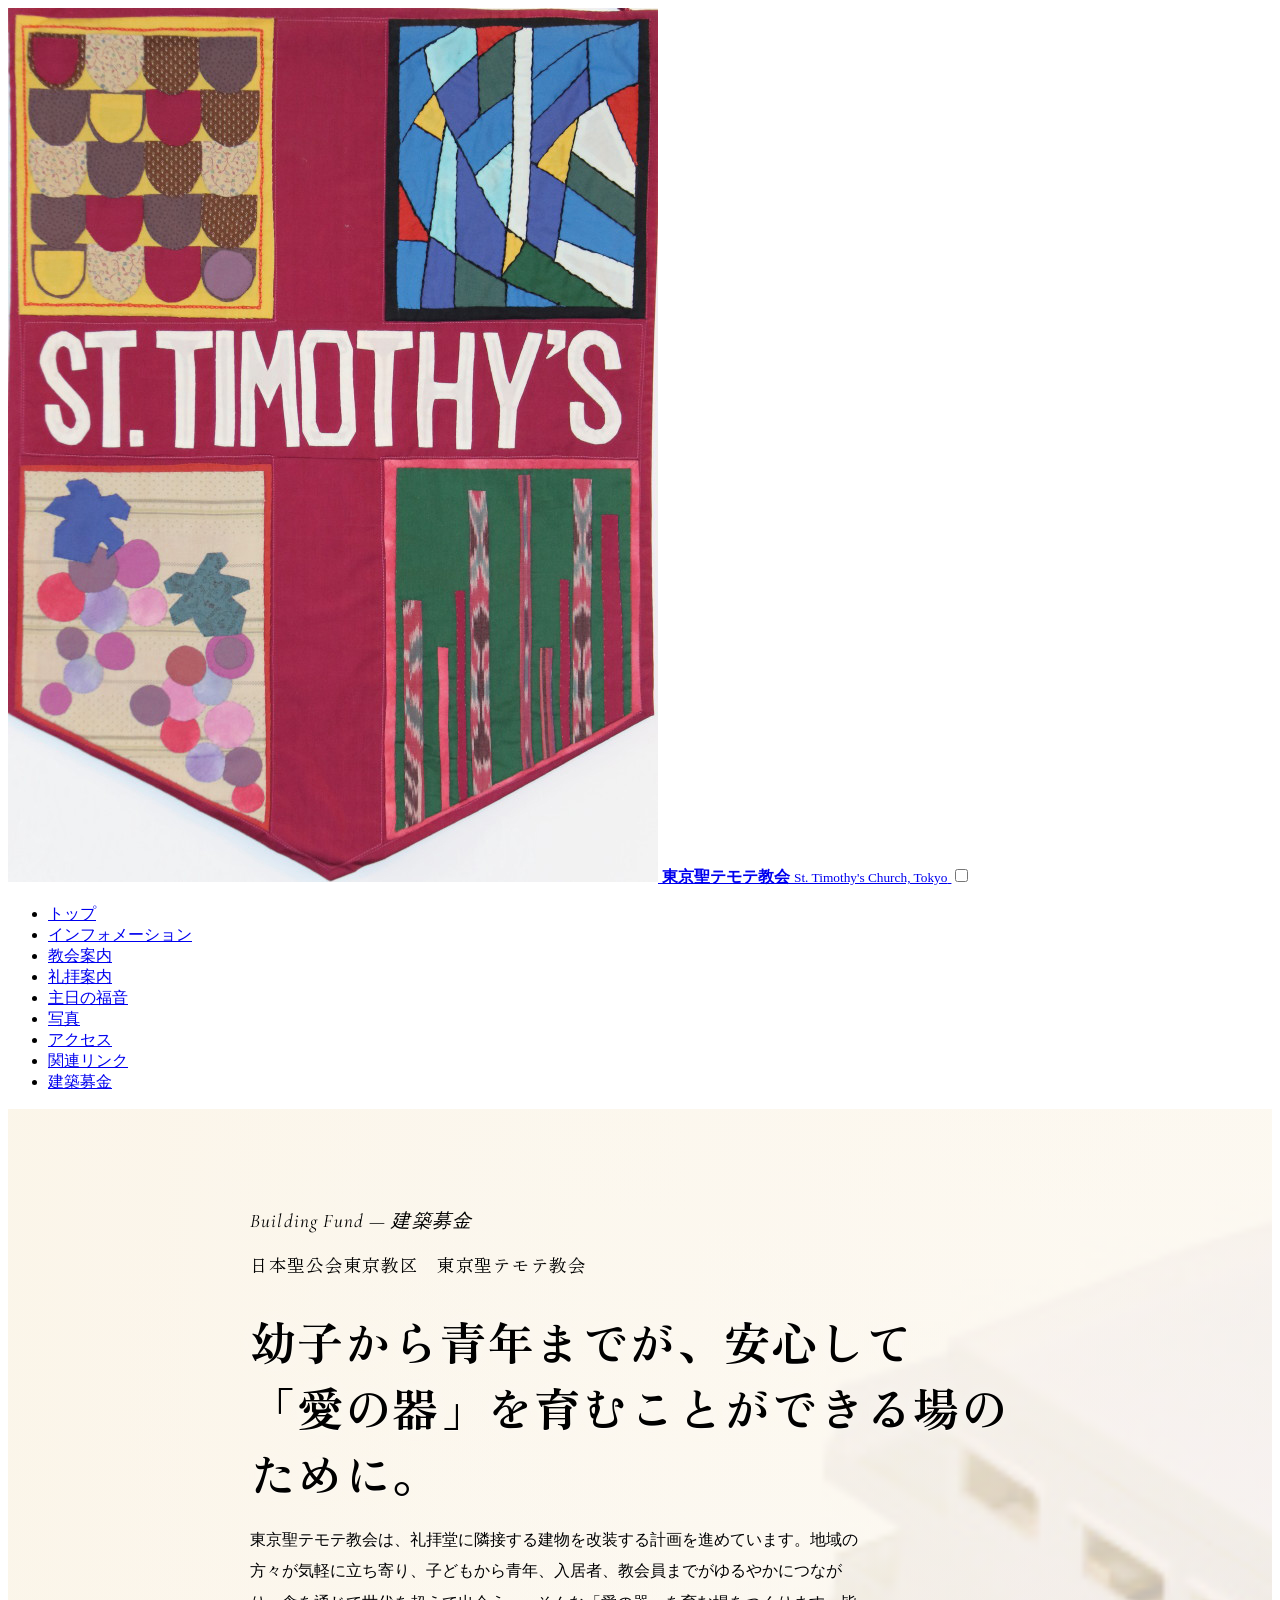
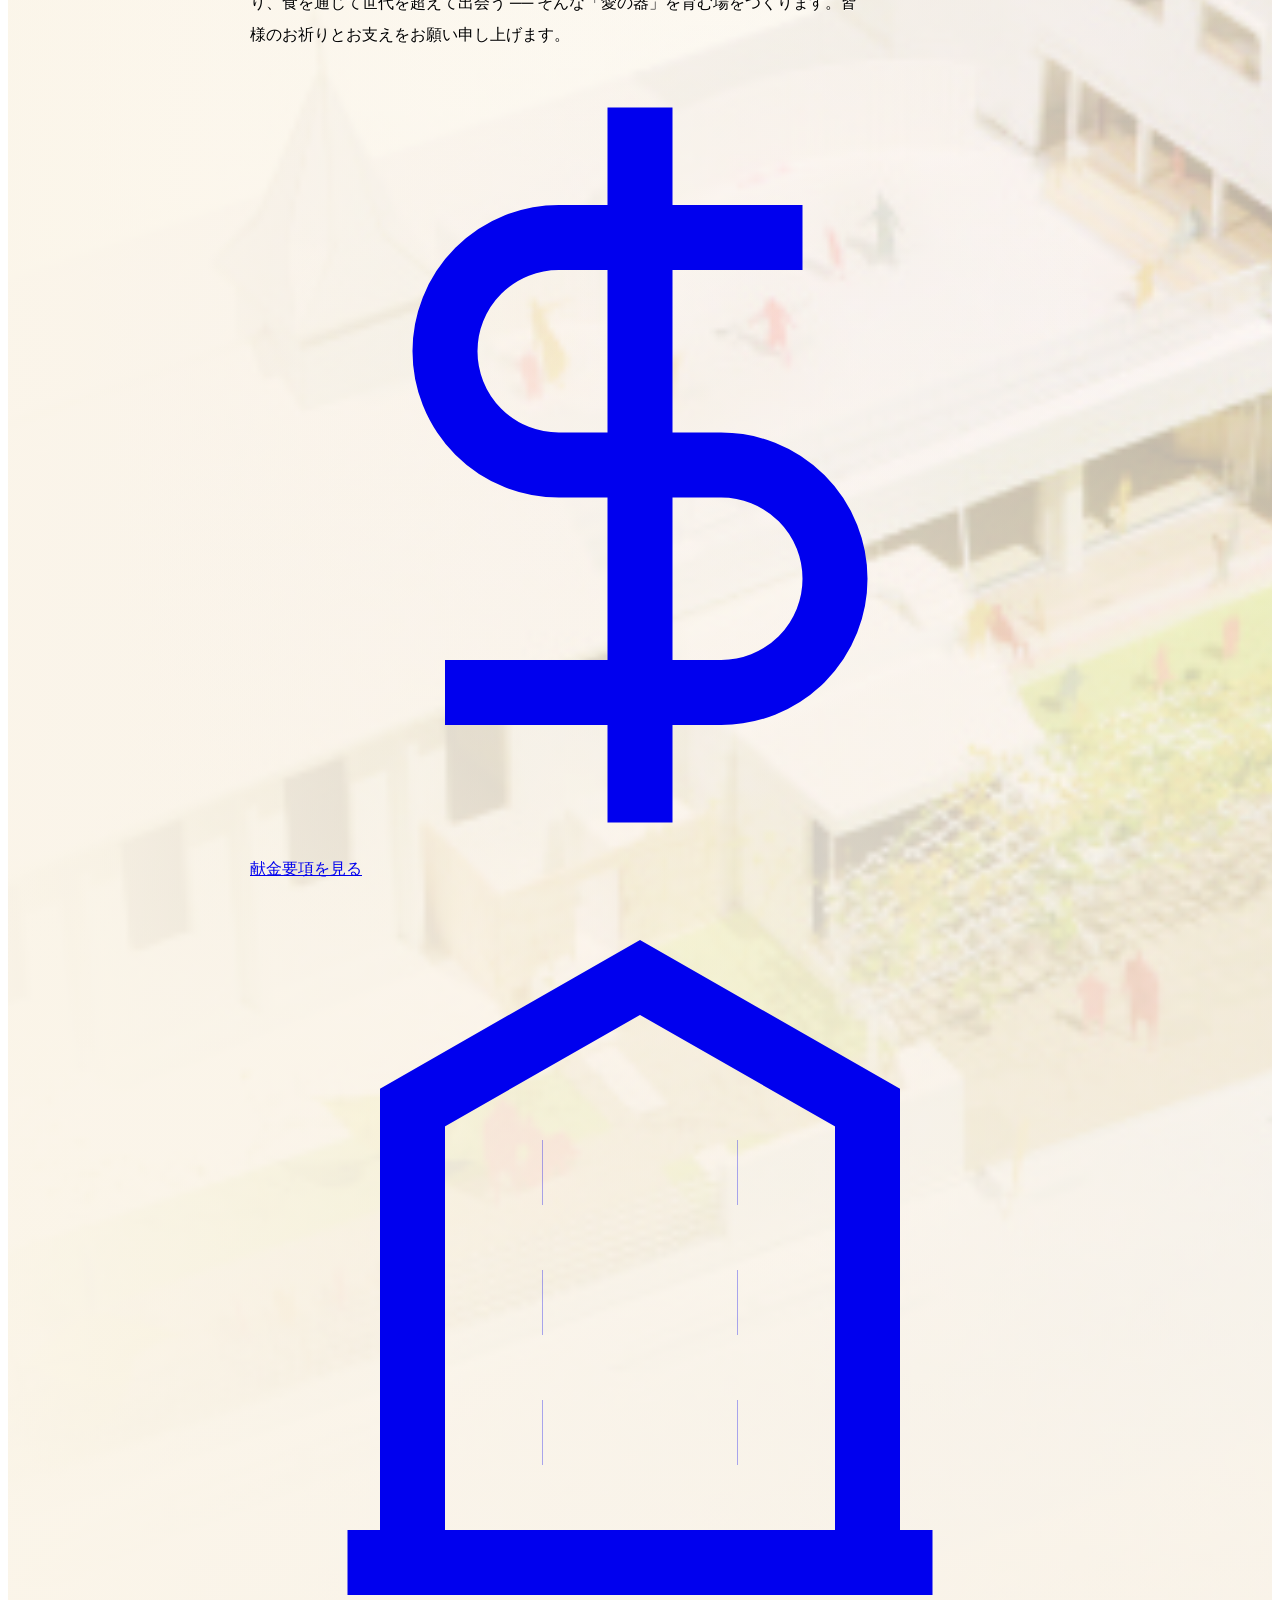
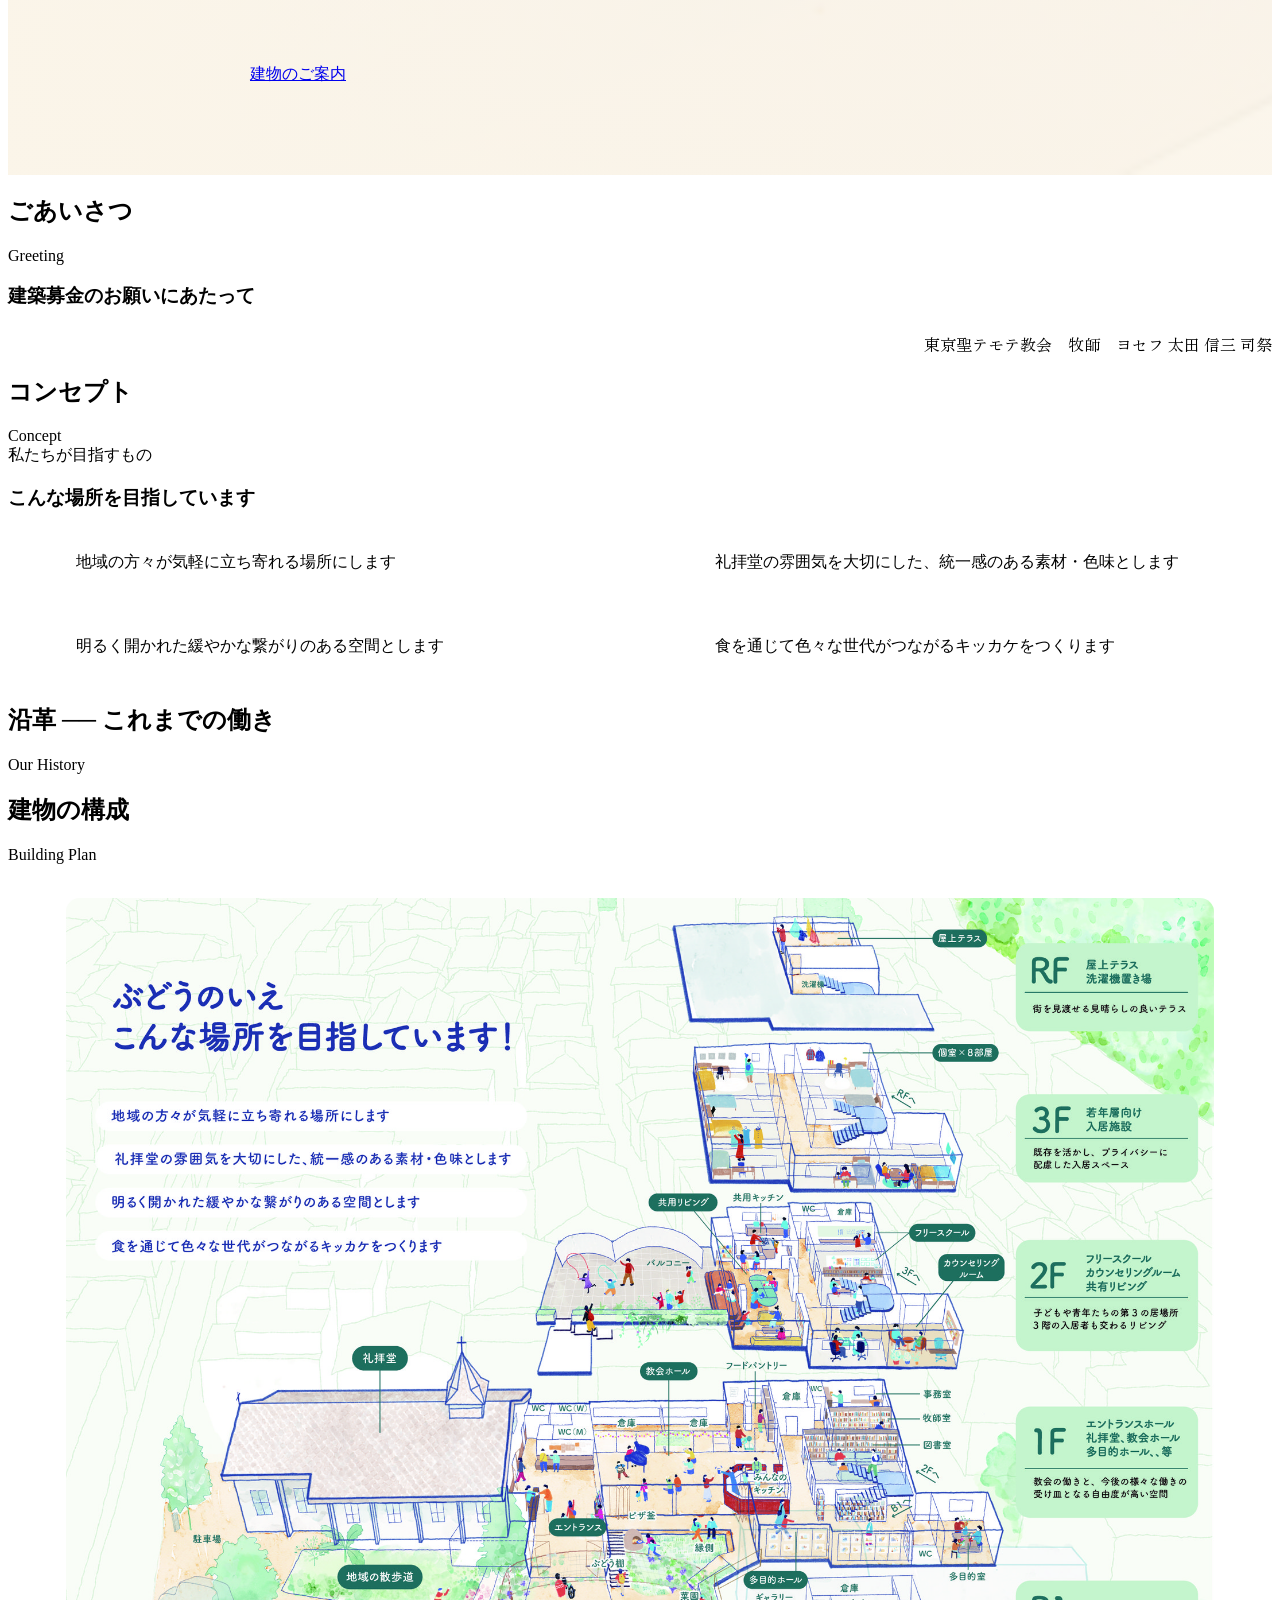
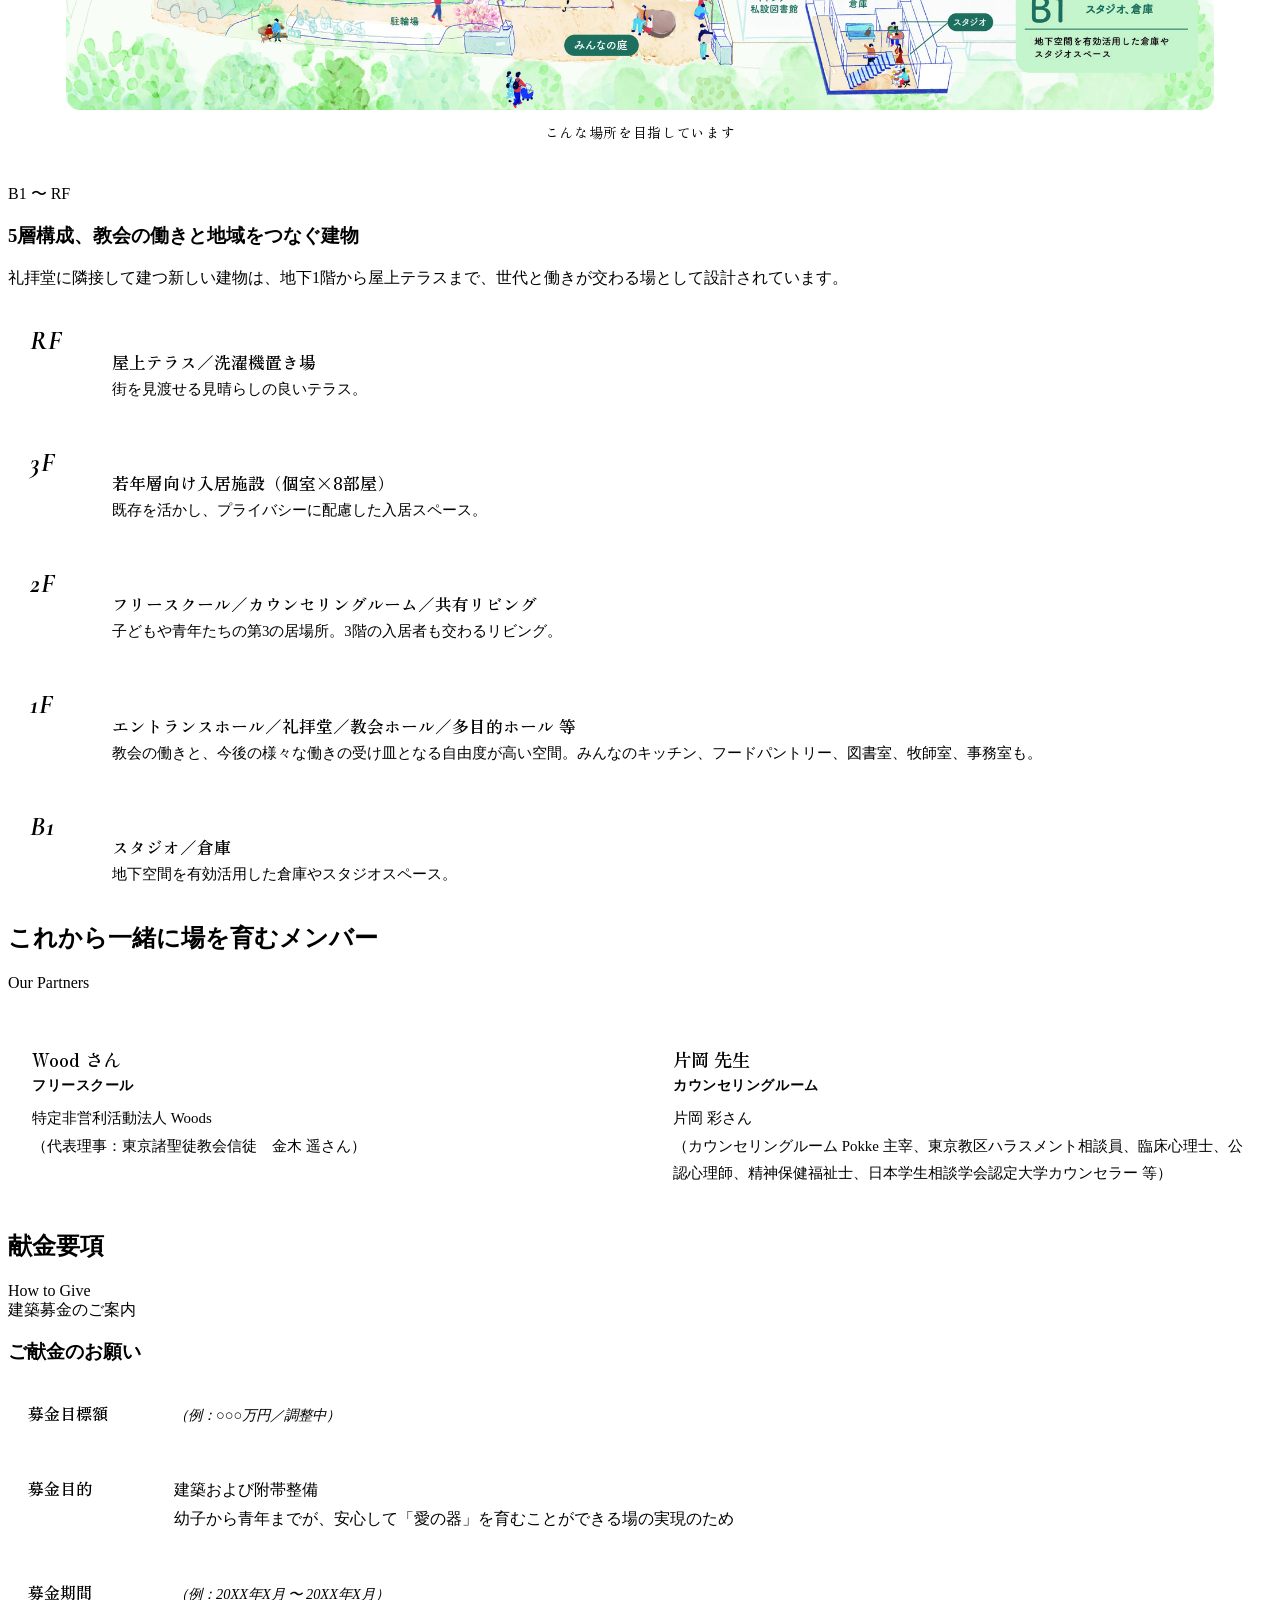
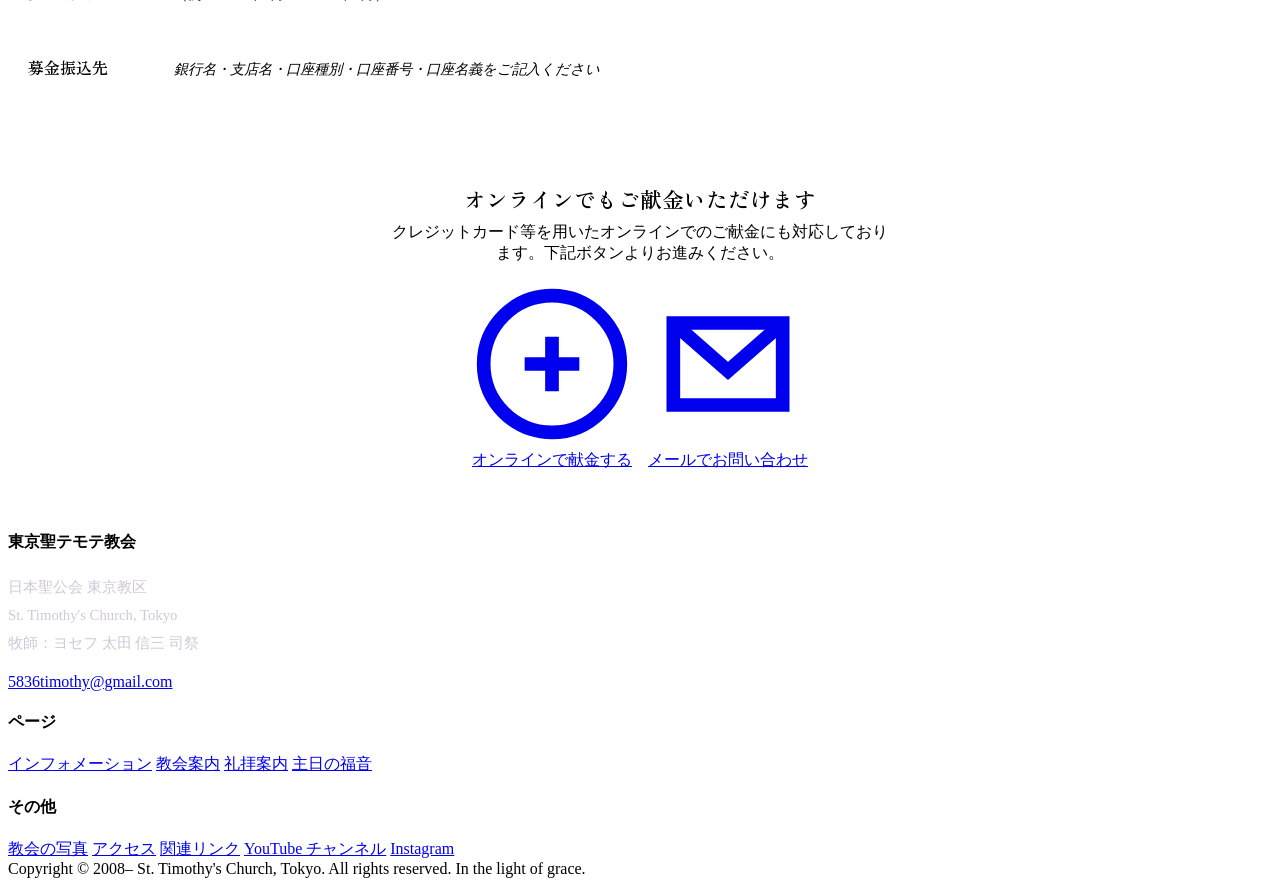
==== donation.html @ e3e5467a "create website" ====
<!DOCTYPE html>
<html lang="ja">
<head>
<meta charset="UTF-8">
<meta name="viewport" content="width=device-width, initial-scale=1">
<title>東京聖テモテ教会 ── 建築募金のお願い</title>
<link rel="preconnect" href="https://fonts.googleapis.com">
<link rel="preconnect" href="https://fonts.gstatic.com" crossorigin>
<link href="https://fonts.googleapis.com/css2?family=Cormorant+Garamond:ital,wght@0,400;0,500;0,600;1,400&family=Zen+Kaku+Gothic+New:wght@400;500;700&family=Zen+Old+Mincho:wght@400;500;600;700&display=swap" rel="stylesheet">
<link rel="stylesheet" href="style.css">
<style>
  /* ── donation page固有 ── */
  .donation-hero{
    position:relative;
    padding:80px 0 90px;
    overflow:hidden;
    isolation:isolate;
  }
  .donation-hero::before{
    content:"";position:absolute;inset:0;z-index:-2;
    background-image:url("img/budou_model.jpg");
    background-size:cover;
    background-position:center 35%;
    background-repeat:no-repeat;
    opacity:.55;
  }
  .donation-hero::after{
    content:"";position:absolute;inset:0;z-index:-1;
    background:
      linear-gradient(180deg, rgba(251,245,233,.55) 0%, rgba(251,245,233,.20) 35%, rgba(251,245,233,.85) 100%),
      linear-gradient(90deg, rgba(251,245,233,.95) 0%, rgba(251,245,233,.55) 45%, rgba(251,245,233,.25) 100%);
  }
  @media(max-width:760px){
    .donation-hero{padding:60px 0 60px}
    .donation-hero::before{background-position:center 45%}
    .donation-hero::after{
      background:
        linear-gradient(180deg, rgba(251,245,233,.80) 0%, rgba(251,245,233,.55) 40%, rgba(251,245,233,.92) 100%);
    }
  }
  .donation-hero .wrap{position:relative;z-index:1;max-width:780px;margin:0 auto}
  .donation-hero .eyebrow{
    font-family:"Cormorant Garamond",serif;font-style:italic;
    color:var(--sky-deep);font-size:1.2rem;letter-spacing:.06em;margin-bottom:10px;
  }
  .donation-hero h1{
    font-family:"Zen Old Mincho",serif;font-weight:700;
    font-size:clamp(1.9rem,5.2vw,2.9rem);line-height:1.42;letter-spacing:.03em;
    margin-bottom:18px;color:var(--sky-deep);
    text-shadow:0 1px 0 rgba(255,253,248,.9), 0 0 24px rgba(255,253,248,.7);
  }
  .donation-hero h1 .hl{color:var(--gold-deep)}
  .donation-hero .sub{
    font-family:"Zen Old Mincho",serif;font-size:1.1rem;color:var(--ink);
    margin-bottom:8px;letter-spacing:.04em;
  }
  .donation-hero p.lead{
    font-size:1.02rem;color:var(--ink);max-width:38em;
    line-height:1.95;
    text-shadow:0 1px 0 rgba(255,253,248,.9);
  }

  /* 募金要項テーブル */
  .gist{
    display:grid;gap:14px;margin-top:8px;
  }
  .gist .row{
    display:grid;grid-template-columns:max-content 1fr;gap:18px;
    padding:16px 20px;background:var(--cream-2);border:1px solid var(--line);
    border-radius:14px;align-items:baseline;
  }
  @media(max-width:560px){.gist .row{grid-template-columns:1fr}}
  .gist .row .k{
    font-family:"Zen Old Mincho",serif;font-weight:600;color:var(--sky-deep);
    font-size:1rem;min-width:8em;
  }
  .gist .row .v{font-size:.98rem;color:var(--ink);line-height:1.85}
  .gist .row .v .ph{color:var(--ink-soft);font-style:italic;font-size:.9rem}

  /* 階別構成 */
  .floors{display:grid;gap:14px;margin-top:8px}
  .floor{
    display:grid;grid-template-columns:64px 1fr;gap:18px;
    padding:18px 22px;background:var(--paper);border:1px solid var(--line);
    border-radius:14px;align-items:start;box-shadow:var(--shadow-sm);
    transition:.2s;
  }
  .floor:hover{transform:translateY(-2px);border-color:var(--gold-soft)}
  .floor .lvl{
    font-family:"Cormorant Garamond",serif;font-style:italic;font-weight:700;
    font-size:1.7rem;color:var(--gold-deep);line-height:1;letter-spacing:.04em;
  }
  .floor h4{
    font-family:"Zen Old Mincho",serif;font-size:1.05rem;font-weight:600;
    margin-bottom:6px;color:var(--ink);
  }
  .floor p{font-size:.92rem;color:var(--ink-soft);margin:0}

  /* コンセプト箇条 */
  .concepts{display:grid;gap:14px;margin-top:8px}
  @media(min-width:680px){.concepts{grid-template-columns:1fr 1fr}}
  .concept{
    display:flex;gap:14px;align-items:flex-start;
    padding:18px 20px;background:var(--cream-2);border:1px solid var(--line);
    border-radius:14px;
  }
  .concept .num{
    flex:none;width:34px;height:34px;border-radius:50%;
    background:linear-gradient(135deg,var(--sage),#6f9569);color:#fff;
    display:grid;place-items:center;font-family:"Cormorant Garamond",serif;
    font-weight:700;font-style:italic;font-size:1.05rem;
  }
  .concept p{font-size:.97rem;color:var(--ink);line-height:1.8;margin:0}

  /* メンバー紹介 */
  .members{display:grid;gap:18px;margin-top:8px}
  @media(min-width:760px){.members{grid-template-columns:1fr 1fr}}
  .member{
    background:var(--paper);border:1px solid var(--line);border-radius:16px;
    padding:22px 24px;box-shadow:var(--shadow-sm);
  }
  .member h4{
    font-family:"Zen Old Mincho",serif;font-size:1.15rem;font-weight:600;
    margin-bottom:4px;color:var(--sky-deep);
  }
  .member .role{
    font-size:.88rem;color:var(--gold-deep);font-weight:700;margin-bottom:10px;
    letter-spacing:.04em;
  }
  .member p{font-size:.93rem;color:var(--ink-soft);line-height:1.85;margin:0}

  /* 応援メッセージ */
  .cheer{
    background:linear-gradient(135deg,#FFFDF5,#FFF6E1);
    border:1px solid var(--gold-soft);border-radius:var(--radius);
    padding:24px 26px;box-shadow:var(--shadow-sm);
    font-size:.97rem;color:var(--ink);line-height:1.9;
  }
  .cheer .label{
    display:inline-block;font-family:"Zen Old Mincho",serif;font-weight:600;
    color:var(--gold-deep);font-size:.92rem;margin-bottom:8px;
    padding:3px 12px;background:var(--gold-soft);border-radius:999px;
    letter-spacing:.05em;
  }

  /* 建物アクソメ画像 */
  .axon-figure{
    background:var(--paper);border:1px solid var(--line);border-radius:var(--radius);
    padding:18px;box-shadow:var(--shadow);margin-bottom:24px;
  }
  .axon-figure img{border-radius:14px;width:100%;height:auto;display:block}
  .axon-figure figcaption{
    text-align:center;font-size:.86rem;color:var(--ink-soft);
    margin-top:12px;font-family:"Zen Old Mincho",serif;letter-spacing:.05em;
  }

  /* CTA 大きな募金ボタン */
  .donate-cta{
    background:linear-gradient(140deg,var(--sky-soft),#fff 60%,var(--gold-soft));
    border:1px solid var(--gold-soft);border-radius:var(--radius);
    padding:clamp(28px,5vw,40px);box-shadow:var(--shadow);text-align:center;
  }
  .donate-cta h3{
    font-family:"Zen Old Mincho",serif;font-size:1.35rem;font-weight:600;
    margin-bottom:8px;color:var(--sky-deep);
  }
  .donate-cta p{font-size:.98rem;color:var(--ink-soft);max-width:32em;margin:0 auto 18px}
  .donate-cta .btn-row{display:flex;flex-wrap:wrap;gap:12px;justify-content:center}
</style>
</head>
<body>

<div id="site-header"></div>

<!-- HERO -->
<div class="donation-hero">
  <div class="wrap">
    <p class="eyebrow rise d1">Building Fund &mdash; 建築募金</p>
    <p class="sub rise d2">日本聖公会東京教区　東京聖テモテ教会</p>
    <h1 class="rise d2">幼子から青年までが、安心して<br><span class="hl">「愛の器」</span>を育むことができる場のために。</h1>
    <p class="lead rise d3">東京聖テモテ教会は、礼拝堂に隣接する建物を改装する計画を進めています。地域の方々が気軽に立ち寄り、子どもから青年、入居者、教会員までがゆるやかにつながり、食を通じて世代を超えて出会う ── そんな「愛の器」を育む場をつくります。皆様のお祈りとお支えをお願い申し上げます。</p>

    <div class="cta rise d4" style="margin-top:24px">
      <a class="btn primary" href="#gist"><svg viewBox="0 0 24 24" fill="none" stroke="currentColor" stroke-width="2"><path d="M12 1v22M17 5H9.5a3.5 3.5 0 100 7h5a3.5 3.5 0 110 7H6"/></svg>献金要項を見る</a>
      <a class="btn ghost" href="#building"><svg viewBox="0 0 24 24" fill="none" stroke="currentColor" stroke-width="2"><path d="M3 21h18M5 21V7l7-4 7 4v14M9 9h.01M15 9h.01M9 13h.01M15 13h.01M9 17h.01M15 17h.01"/></svg>建物のご案内</a>
    </div>
  </div>
</div>

<!-- ごあいさつ -->
<section id="greeting">
  <div class="wrap">
    <div class="sec-head rise">
      <h2>ごあいさつ</h2><span class="en">Greeting</span>
    </div>
    <div class="prose rise">
      <h3>建築募金のお願いにあたって</h3>
      <p><!-- ↓ ここに司祭・牧師からのごあいさつ文を差し替えてください ↓ -->
        
      </p>
      <p>
        
      </p>
      <p style="margin-top:1.4em;text-align:right;color:var(--gold-deep);font-family:'Zen Old Mincho',serif">
        東京聖テモテ教会　牧師　ヨセフ 太田 信三 司祭
      </p>
    </div>
  </div>
</section>

<!-- コンセプト -->
<section id="concept">
  <div class="wrap">
    <div class="sec-head rise">
      <h2>コンセプト</h2><span class="en">Concept</span>
    </div>
    <div class="card sage rise">
      <span class="tag sage">私たちが目指すもの</span>
      <h3>こんな場所を目指しています</h3>
      <div class="concepts">
        <div class="concept"><span class="num">1</span><p>地域の方々が気軽に立ち寄れる場所にします</p></div>
        <div class="concept"><span class="num">2</span><p>礼拝堂の雰囲気を大切にした、統一感のある素材・色味とします</p></div>
        <div class="concept"><span class="num">3</span><p>明るく開かれた緩やかな繋がりのある空間とします</p></div>
        <div class="concept"><span class="num">4</span><p>食を通じて色々な世代がつながるキッカケをつくります</p></div>
      </div>
    </div>
  </div>
</section>

<!-- 沿革 -->
<section id="history">
  <div class="wrap">
    <div class="sec-head rise">
      <h2>沿革 ── これまでの働き</h2><span class="en">Our History</span>
    </div>
    <div class="prose rise">
      <p><!-- ↓ ここに教会のこれまでの働き・歩みを差し替えてください ↓ -->
        
      </p>
      <p>
        
      </p>
    </div>
  </div>
</section>

<!-- 建物の構成 -->
<section id="building">
  <div class="wrap">
    <div class="sec-head rise">
      <h2>建物の構成</h2><span class="en">Building Plan</span>
    </div>
    <figure class="axon-figure rise">
      <img src="img/budou_axonometric_web.jpg" alt="全体アクソメトリック図 ── 礼拝堂と新建物・地域の散歩道・みんなの庭・各階の構成">
      <figcaption>こんな場所を目指しています</figcaption>
    </figure>

    <div class="card sky rise" style="margin-bottom:20px">
      <span class="tag info">B1 〜 RF</span>
      <h3>5層構成、教会の働きと地域をつなぐ建物</h3>
      <p>礼拝堂に隣接して建つ新しい建物は、地下1階から屋上テラスまで、世代と働きが交わる場として設計されています。</p>
    </div>

    <div class="floors rise">
      <div class="floor">
        <div class="lvl">RF</div>
        <div>
          <h4>屋上テラス／洗濯機置き場</h4>
          <p>街を見渡せる見晴らしの良いテラス。</p>
        </div>
      </div>
      <div class="floor">
        <div class="lvl">3F</div>
        <div>
          <h4>若年層向け入居施設（個室×8部屋）</h4>
          <p>既存を活かし、プライバシーに配慮した入居スペース。</p>
        </div>
      </div>
      <div class="floor">
        <div class="lvl">2F</div>
        <div>
          <h4>フリースクール／カウンセリングルーム／共有リビング</h4>
          <p>子どもや青年たちの第3の居場所。3階の入居者も交わるリビング。</p>
        </div>
      </div>
      <div class="floor">
        <div class="lvl">1F</div>
        <div>
          <h4>エントランスホール／礼拝堂／教会ホール／多目的ホール 等</h4>
          <p>教会の働きと、今後の様々な働きの受け皿となる自由度が高い空間。みんなのキッチン、フードパントリー、図書室、牧師室、事務室も。</p>
        </div>
      </div>
      <div class="floor">
        <div class="lvl">B1</div>
        <div>
          <h4>スタジオ／倉庫</h4>
          <p>地下空間を有効活用した倉庫やスタジオスペース。</p>
        </div>
      </div>
    </div>
  </div>
</section>

<!-- 一緒に場を育むメンバー -->
<section id="members">
  <div class="wrap">
    <div class="sec-head rise">
      <h2>これから一緒に場を育むメンバー</h2><span class="en">Our Partners</span>
    </div>
    <div class="members rise">
      <div class="member">
        <h4>Wood さん</h4>
        <div class="role">フリースクール</div>
        <p>特定非営利活動法人 Woods<br>（代表理事：東京諸聖徒教会信徒　金木 遥さん）</p>
      </div>
      <div class="member">
        <h4>片岡 先生</h4>
        <div class="role">カウンセリングルーム</div>
        <p>片岡 彩さん<br>（カウンセリングルーム Pokke 主宰、東京教区ハラスメント相談員、臨床心理士、公認心理師、精神保健福祉士、日本学生相談学会認定大学カウンセラー 等）</p>
      </div>
    </div>
  </div>
</section>

<!-- 募金要項 -->
<section id="gist">
  <div class="wrap">
    <div class="sec-head rise">
      <h2>献金要項</h2><span class="en">How to Give</span>
    </div>

    <div class="card gold rise">
      <span class="tag gold">建築募金のご案内</span>
      <h3>ご献金のお願い</h3>
      <div class="gist">
        <div class="row">
          <div class="k">募金目標額</div>
          <div class="v"><!-- ↓ 金額を入力してください ↓ --><span class="ph">（例：○○○万円／調整中）</span></div>
        </div>
        <div class="row">
          <div class="k">募金目的</div>
          <div class="v">建築および附帯整備<br>幼子から青年までが、安心して「愛の器」を育むことができる場の実現のため</div>
        </div>
        <div class="row">
          <div class="k">募金期間</div>
          <div class="v"><!-- ↓ 期間を入力してください ↓ --><span class="ph">（例：20XX年X月 〜 20XX年X月）</span></div>
        </div>
        <div class="row">
          <div class="k">募金振込先</div>
          <div class="v">
            <!-- ↓ 口座情報を入力してください ↓ -->
            <span class="ph">銀行名・支店名・口座種別・口座番号・口座名義をご記入ください</span>
          </div>
        </div>
      </div>
    </div>

    <!-- 募金用HP CTA -->
    <div class="donate-cta rise" style="margin-top:22px">
      <h3>オンラインでもご献金いただけます</h3>
      <p>クレジットカード等を用いたオンラインでのご献金にも対応しております。下記ボタンよりお進みください。</p>
      <div class="btn-row">
        <!-- ↓ 募金用ホームページのURLを差し替えてください ↓ -->
        <a class="btn primary" href="#" onclick="alert('準備中です。後日URLをお知らせします。');return false;">
          <svg viewBox="0 0 24 24" fill="none" stroke="currentColor" stroke-width="2"><path d="M2 12a10 10 0 1020 0 10 10 0 00-20 0z"/><path d="M12 8v8M8 12h8"/></svg>
          オンラインで献金する
        </a>
        <a class="btn ghost" href="mailto:5836timothy@gmail.com">
          <svg viewBox="0 0 24 24" fill="none" stroke="currentColor" stroke-width="2"><path d="M4 6h16v12H4z"/><path d="M4 6l8 7 8-7"/></svg>
          メールでお問い合わせ
        </a>
      </div>
    </div>
  </div>
</section>

<!-- 応援メッセージ -->
<!-- <section id="cheer">
  <div class="wrap">
    <div class="sec-head rise">
      <h2>私たちも応援しています！</h2><span class="en">Voices of Support</span>
    </div>
    <div class="cheer rise">
      <span class="label">応援メッセージ</span> -->
      <!--<p>--><!-- ↓ ここに応援してくださる方々からのメッセージを差し替えてください ↓ -->
        <!-- この場所は、迷いや痛みを抱えた人にとっての避難所となり、地域の人々が顔を合わせる小さな広場となるはずです。教会が長年培ってきた「ともにいる」働きが、新しい建物を通じてさらに豊かに拡がっていくことを心から期待しています。
      </p>
      <p style="margin-top:1em;color:var(--ink-soft);font-size:.9rem">
        ── ご寄稿いただいた応援メッセージはこちらに順次掲載予定です。
      </p>
    </div>
  </div>
</section> -->

<!-- お問い合わせ -->
<!-- <section id="contact">
  <div class="wrap">
    <div class="sec-head rise">
      <h2>お問い合わせ</h2><span class="en">Contact</span>
    </div>
    <div class="card sky rise">
      <h3>建築募金についてのお問い合わせ先</h3>
      <p>
        日本聖公会東京教区　東京聖テモテ教会<br>
        〒113-0032　東京都文京区弥生1-3-12<br>
        TEL：<span class="ph" style="color:var(--ink-soft);font-style:italic;font-size:.9rem">（電話番号を入力してください）</span><br>
        FAX：<span class="ph" style="color:var(--ink-soft);font-style:italic;font-size:.9rem">（FAX番号を入力してください）</span><br>
        E-mail：<a class="ilink" href="mailto:5836timothy@gmail.com">5836timothy@gmail.com</a>
      </p>
      <div class="cta" style="margin-top:18px">
        <a class="btn primary" href="mailto:5836timothy@gmail.com">メールで連絡する</a>
        <a class="btn ghost" href="access.html">アクセス・地図を見る</a>
      </div>
    </div>
  </div>
</section> -->

<!-- footer -->
<div id="site-footer"></div>

<script src="partials.js"></script>
</body>
</html>
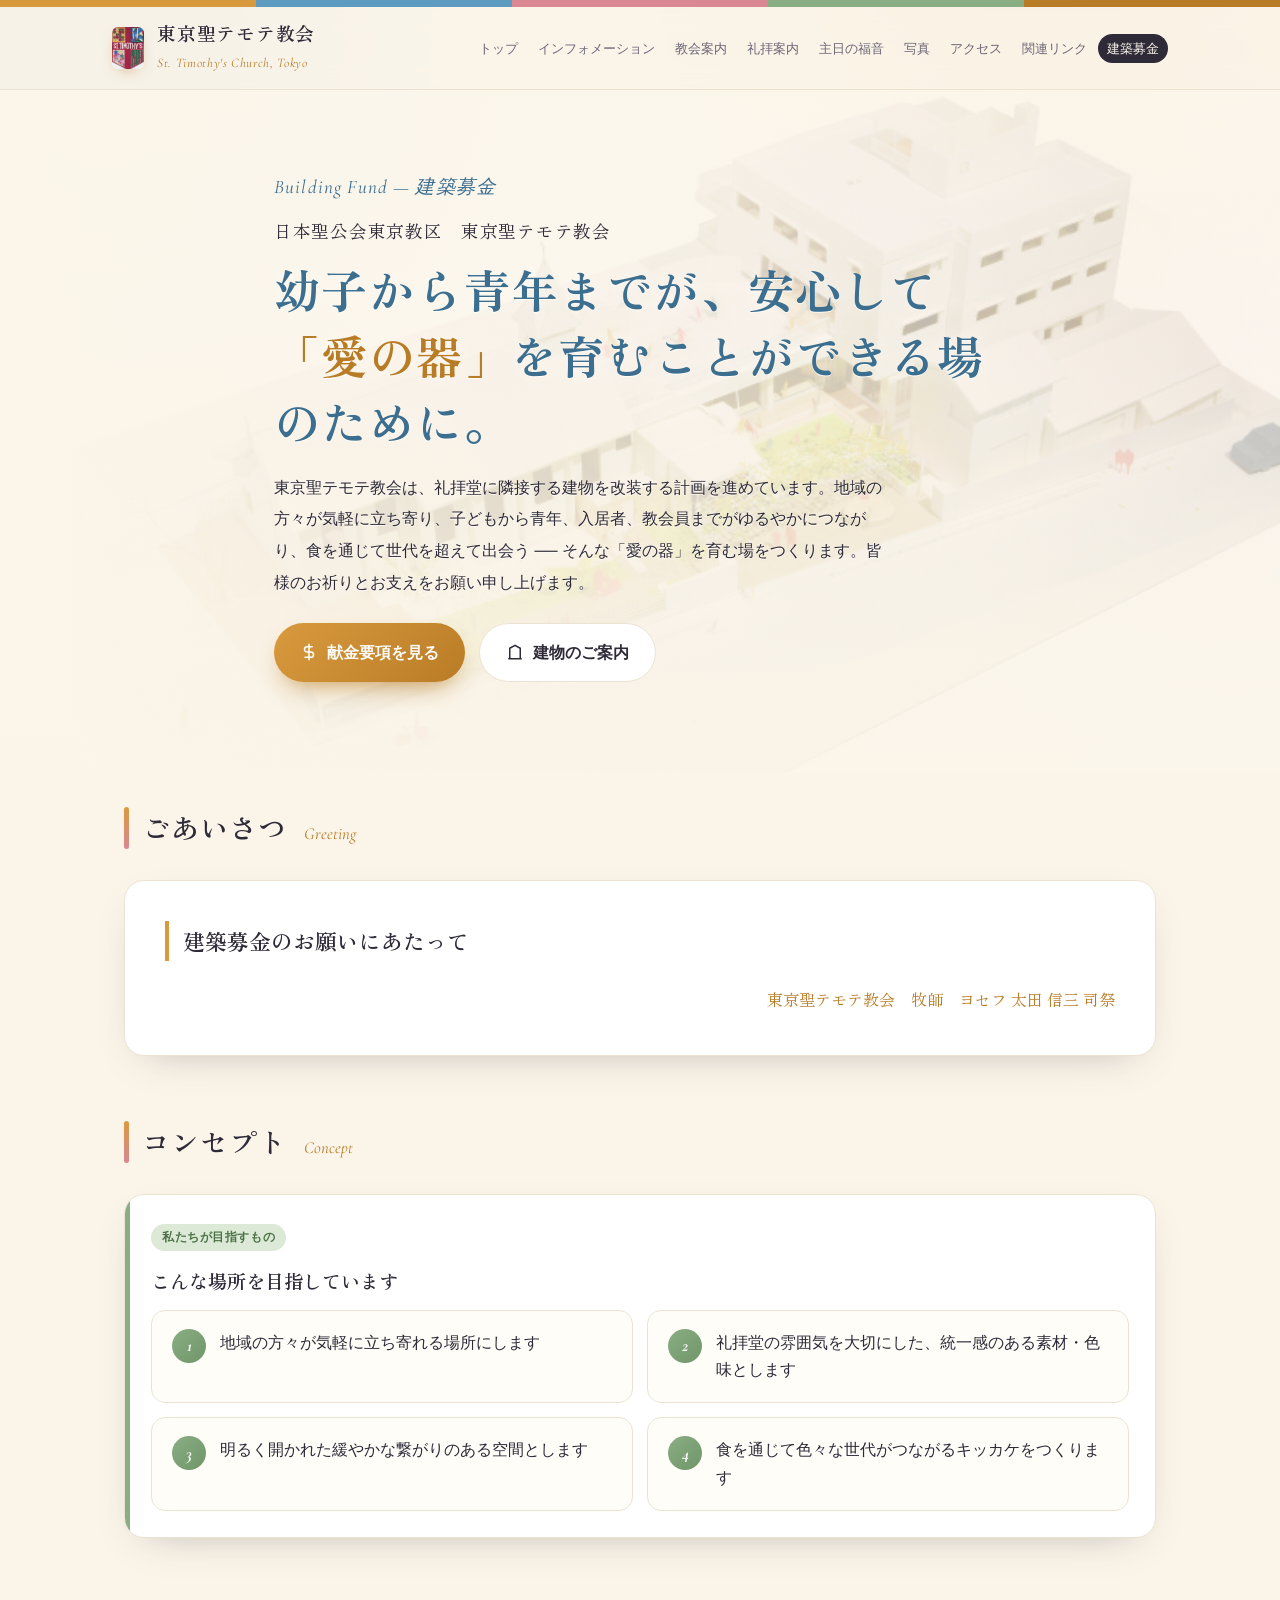
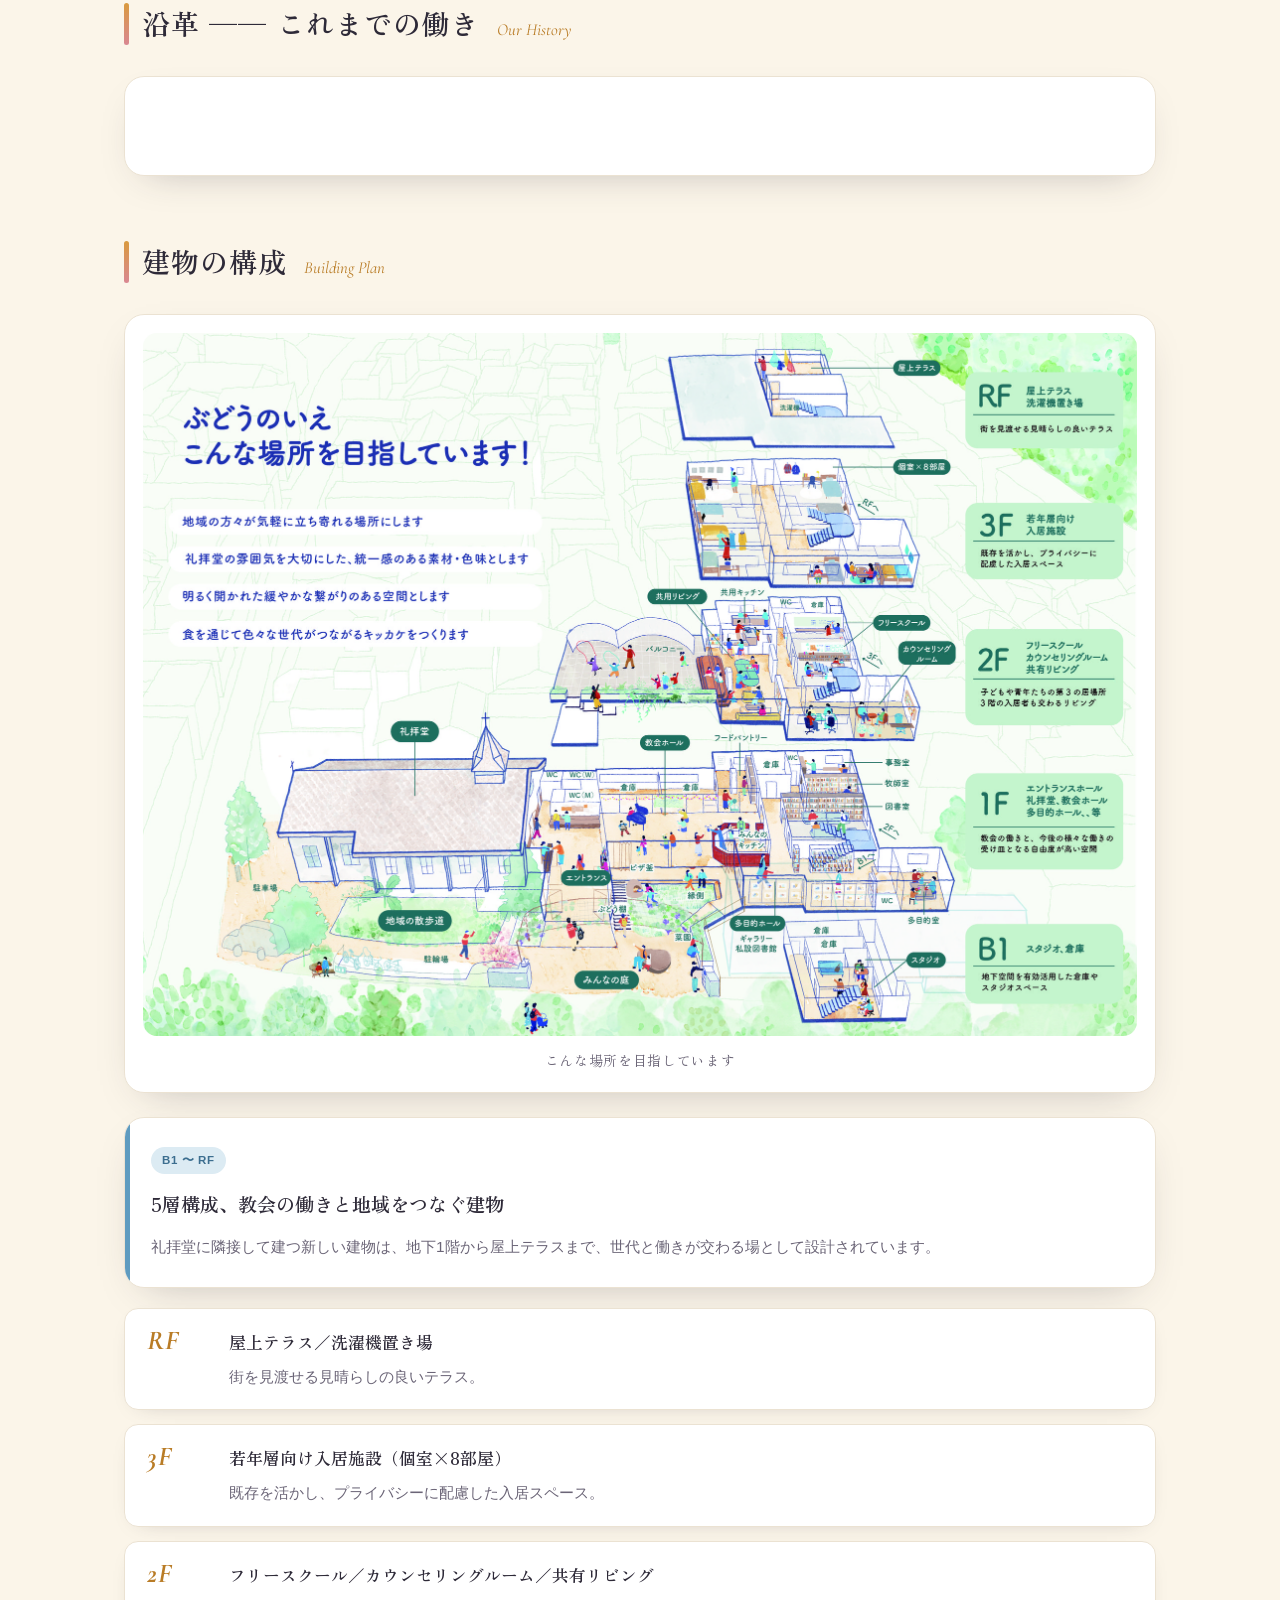
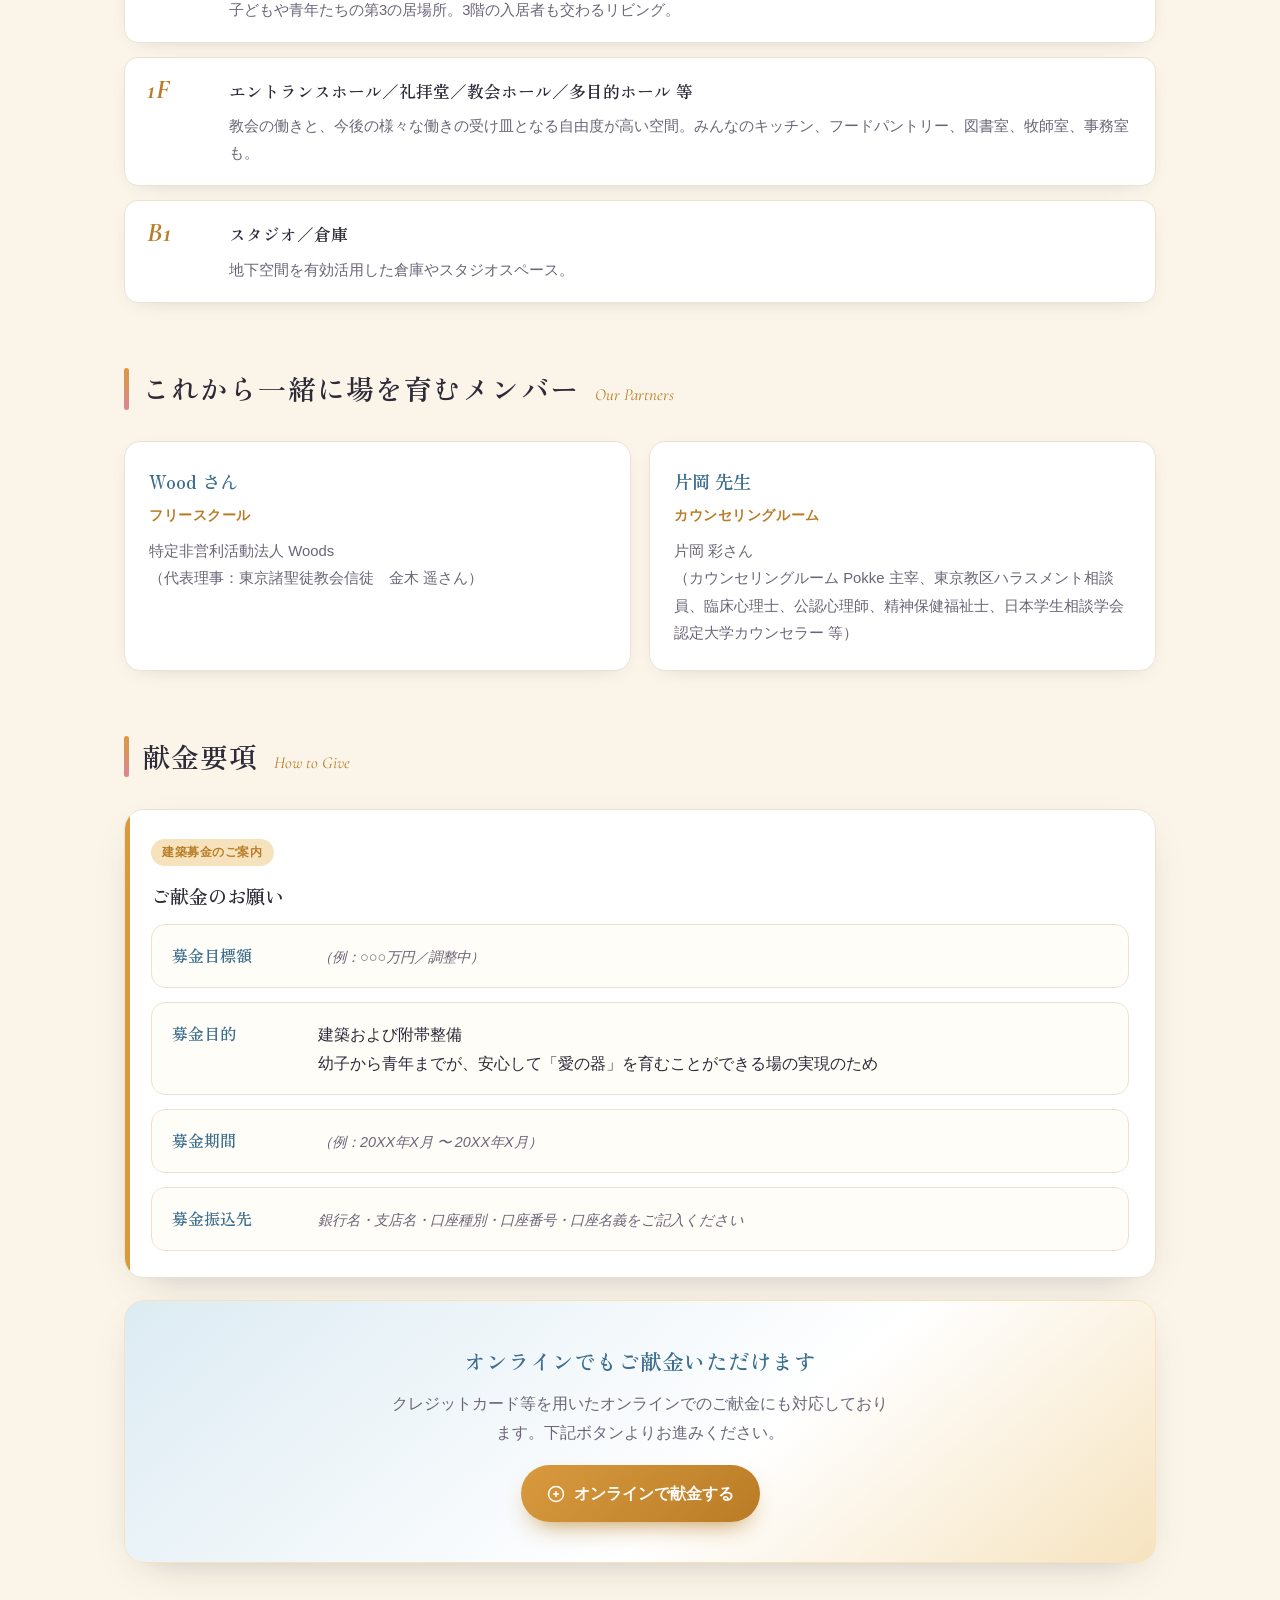
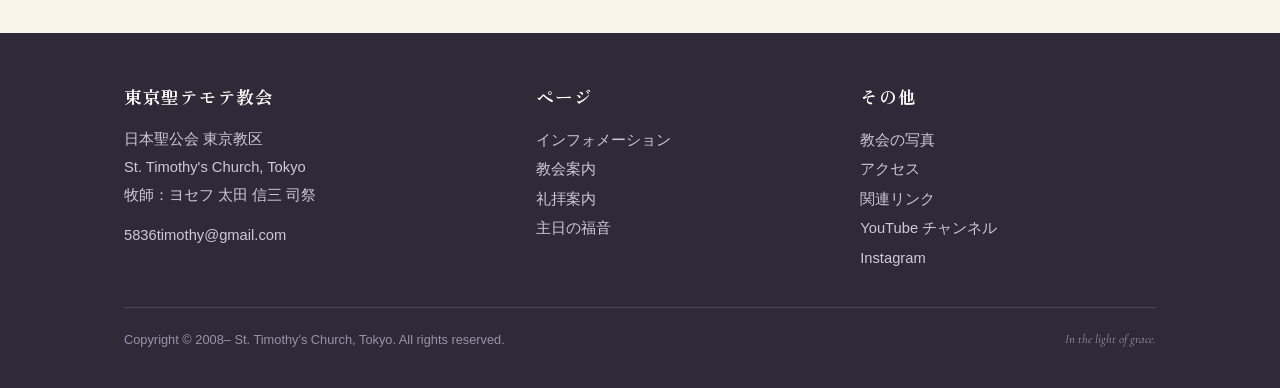
==== commit 2c11ed62: "delete mail on donation" ====
--- a/donation.html
+++ b/donation.html
@@ -365,10 +365,6 @@
           <svg viewBox="0 0 24 24" fill="none" stroke="currentColor" stroke-width="2"><path d="M2 12a10 10 0 1020 0 10 10 0 00-20 0z"/><path d="M12 8v8M8 12h8"/></svg>
           オンラインで献金する
         </a>
-        <a class="btn ghost" href="mailto:5836timothy@gmail.com">
-          <svg viewBox="0 0 24 24" fill="none" stroke="currentColor" stroke-width="2"><path d="M4 6h16v12H4z"/><path d="M4 6l8 7 8-7"/></svg>
-          メールでお問い合わせ
-        </a>
       </div>
     </div>
   </div>
--- a/style.css
+++ b/style.css
@@ -0,0 +1,359 @@
+/* ===== 東京聖テモテ教会 共通スタイル ===== */
+
+:root{
+  --cream:#FBF5E9;
+  --cream-2:#FFFDF8;
+  --paper:#FFFFFF;
+  --ink:#2E2A38;
+  --ink-soft:#6B6577;
+  --line:#EBE2D2;
+  --gold:#D99A3E;
+  --gold-deep:#B97C26;
+  --gold-soft:#F6E3BE;
+  --sky:#5E9BC0;
+  --sky-deep:#3C6E8F;
+  --sky-soft:#DCEBF3;
+  --rose:#D98792;
+  --rose-soft:#F6DEE1;
+  --sage:#8AAE83;
+  --sage-soft:#DCE9D6;
+  --radius:20px;
+  --shadow:0 14px 40px -22px rgba(46,42,56,.35);
+  --shadow-sm:0 6px 22px -16px rgba(46,42,56,.4);
+  --maxw:1080px;
+}
+*{box-sizing:border-box;margin:0;padding:0}
+html{scroll-behavior:smooth}
+body{
+  font-family:"Zen Kaku Gothic New",-apple-system,sans-serif;
+  color:var(--ink);
+  line-height:1.85;
+  font-size:16px;
+  background:var(--cream);
+  background-image:
+    radial-gradient(60vw 60vw at 82% -8%, rgba(217,154,62,.20), transparent 60%),
+    radial-gradient(55vw 55vw at 8% 4%, rgba(94,155,192,.18), transparent 58%),
+    radial-gradient(50vw 50vw at 96% 40%, rgba(217,135,146,.13), transparent 55%);
+  background-attachment:fixed;
+  -webkit-font-smoothing:antialiased;
+  overflow-x:hidden;
+}
+a{color:inherit}
+img{max-width:100%;display:block}
+.wrap{max-width:var(--maxw);margin:0 auto;padding:0 24px}
+
+/* ===== stained-glass color band ===== */
+.band{display:flex;height:7px}
+.band span{flex:1}
+.band span:nth-child(1){background:var(--gold)}
+.band span:nth-child(2){background:var(--sky)}
+.band span:nth-child(3){background:var(--rose)}
+.band span:nth-child(4){background:var(--sage)}
+.band span:nth-child(5){background:var(--gold-deep)}
+
+/* ===== header ===== */
+header{
+  position:sticky;top:0;z-index:50;
+  background:rgba(251,245,233,.82);
+  backdrop-filter:blur(14px);
+  border-bottom:1px solid var(--line);
+}
+.barflex{display:flex;align-items:center;justify-content:space-between;gap:16px;padding:14px 12px}
+.brand{display:flex;align-items:center;gap:13px;text-decoration:none}
+.crest{
+  width:32px;height:42px;border-radius:6px;flex:none;overflow:hidden;
+  display:grid;place-items:center;
+  box-shadow:0 6px 16px -8px rgba(185,124,38,.8);
+}
+.crest svg{width:22px;height:22px}
+.crest img{width:100%;height:100%;object-fit:cover;display:block}
+.brand b{font-family:"Zen Old Mincho",serif;font-weight:600;font-size:1.18rem;letter-spacing:.04em;line-height:1.2;white-space:nowrap}
+.brand small{display:block;font-family:"Cormorant Garamond",serif;font-style:italic;color:var(--gold-deep);font-size:.82rem;letter-spacing:.05em;white-space:nowrap}
+
+nav ul{list-style:none;display:flex;gap:2px;align-items:center}
+nav a{
+  text-decoration:none;font-size:.82rem;font-weight:500;
+  padding:7px 9px;border-radius:999px;color:var(--ink-soft);
+  transition:.2s;white-space:nowrap;
+}
+nav a:hover{background:var(--cream-2);color:var(--ink)}
+nav a.active{background:var(--ink);color:var(--cream)}
+.menu-btn,#menu-toggle{display:none}
+
+/* ===== page hero (short, for subpages) ===== */
+.pagehero{padding:56px 0 32px;position:relative}
+.pagehero .eyebrow{
+  font-family:"Cormorant Garamond",serif;font-style:italic;
+  color:var(--gold-deep);font-size:1.15rem;letter-spacing:.06em;
+  margin-bottom:8px;
+}
+.pagehero h1{
+  font-family:"Zen Old Mincho",serif;font-weight:700;
+  font-size:clamp(1.8rem,4.6vw,2.7rem);line-height:1.32;letter-spacing:.02em;
+  margin-bottom:14px;
+}
+.pagehero h1 .hl{color:var(--gold-deep)}
+.pagehero p.lead{font-size:1.02rem;color:var(--ink-soft);max-width:40em}
+
+/* ===== hero (top page) ===== */
+.hero{padding:78px 0 56px;position:relative}
+.hero .eyebrow{
+  font-family:"Cormorant Garamond",serif;font-style:italic;
+  color:var(--gold-deep);font-size:1.3rem;letter-spacing:.06em;
+  margin-bottom:10px;
+}
+.hero h1{
+  font-family:"Zen Old Mincho",serif;font-weight:700;
+  font-size:clamp(2.1rem,6vw,3.5rem);line-height:1.32;letter-spacing:.02em;
+  margin-bottom:18px;
+}
+.hero h1 .hl{color:var(--gold-deep)}
+.hero p.lead{font-size:1.06rem;color:var(--ink-soft);max-width:34em;margin-bottom:30px}
+
+.chips{display:flex;flex-wrap:wrap;gap:12px;margin-bottom:32px}
+.chip{
+  background:var(--paper);border:1px solid var(--line);border-radius:14px;
+  padding:12px 18px;display:flex;align-items:center;gap:11px;
+  box-shadow:var(--shadow-sm);
+}
+.chip .ic{width:34px;height:34px;border-radius:9px;display:grid;place-items:center;flex:none;color:#fff}
+.chip:nth-child(1) .ic{background:var(--sky)}
+.chip:nth-child(2) .ic{background:var(--gold)}
+.chip:nth-child(3) .ic{background:var(--rose)}
+.chip .ic svg{width:18px;height:18px}
+.chip b{display:block;font-size:.95rem;font-weight:700}
+.chip span{font-size:.8rem;color:var(--ink-soft)}
+
+.cta{display:flex;flex-wrap:wrap;gap:14px}
+.btn{
+  text-decoration:none;font-weight:700;font-size:.98rem;
+  padding:14px 26px;border-radius:999px;display:inline-flex;align-items:center;gap:9px;
+  transition:.22s;
+}
+.btn svg{width:18px;height:18px}
+.btn.primary{background:linear-gradient(135deg,var(--gold),var(--gold-deep));color:#fff;box-shadow:0 12px 26px -12px rgba(185,124,38,.9)}
+.btn.primary:hover{transform:translateY(-2px);box-shadow:0 18px 30px -12px rgba(185,124,38,.9)}
+.btn.ghost{background:var(--paper);border:1px solid var(--line);color:var(--ink)}
+.btn.ghost:hover{transform:translateY(-2px);border-color:var(--gold)}
+
+/* ===== sections ===== */
+section{padding:30px 0}
+.sec-head{display:flex;align-items:baseline;gap:16px;margin-bottom:26px;flex-wrap:wrap}
+.sec-head h2{
+  font-family:"Zen Old Mincho",serif;font-weight:600;font-size:1.75rem;letter-spacing:.04em;
+  position:relative;padding-left:18px;
+}
+.sec-head h2::before{
+  content:"";position:absolute;left:0;top:.18em;bottom:.18em;width:5px;border-radius:3px;
+  background:linear-gradient(var(--gold),var(--rose));
+}
+.sec-head .en{font-family:"Cormorant Garamond",serif;font-style:italic;color:var(--gold-deep);font-size:1.05rem}
+
+.grid{display:grid;gap:20px}
+@media(min-width:760px){.grid.two{grid-template-columns:1fr 1fr}}
+@media(min-width:880px){.grid.three{grid-template-columns:1fr 1fr 1fr}}
+
+.card{
+  background:var(--paper);border:1px solid var(--line);border-radius:var(--radius);
+  padding:26px;box-shadow:var(--shadow);position:relative;overflow:hidden;
+}
+.card::before{content:"";position:absolute;inset:0 auto 0 0;width:5px}
+.card.gold::before{background:var(--gold)}
+.card.sky::before{background:var(--sky)}
+.card.rose::before{background:var(--rose)}
+.card.sage::before{background:var(--sage)}
+.card h3{font-family:"Zen Old Mincho",serif;font-size:1.2rem;font-weight:600;margin-bottom:10px;display:flex;align-items:center;gap:9px;flex-wrap:wrap}
+.card h4{font-family:"Zen Old Mincho",serif;font-size:1.05rem;font-weight:600;margin:18px 0 8px}
+.tag{
+  display:inline-block;font-size:.72rem;font-weight:700;letter-spacing:.05em;
+  padding:3px 11px;border-radius:999px;margin-bottom:13px;
+}
+.tag.live{background:var(--rose-soft);color:#B3505C}
+.tag.info{background:var(--sky-soft);color:var(--sky-deep)}
+.tag.gold{background:var(--gold-soft);color:var(--gold-deep)}
+.tag.sage{background:var(--sage-soft);color:#4a7245}
+.card p{color:var(--ink-soft);font-size:.96rem}
+.card p + p{margin-top:.9em}
+.card .ilink{color:var(--gold-deep);font-weight:700;text-decoration:none;border-bottom:2px solid var(--gold-soft);transition:.2s}
+.card .ilink:hover{border-color:var(--gold)}
+.card ul{margin:8px 0 4px 1.2em;color:var(--ink-soft);font-size:.96rem}
+.card ul li{margin-bottom:4px}
+.card dl{display:grid;grid-template-columns:max-content 1fr;gap:6px 18px;font-size:.96rem;color:var(--ink-soft);margin-top:6px}
+.card dl dt{font-weight:700;color:var(--ink)}
+
+.notice{
+  background:linear-gradient(135deg,#FFF7E6,#FDEFE0);
+  border:1px solid var(--gold-soft);border-radius:14px;padding:16px 18px;font-size:.92rem;
+  color:#7a5a20;margin-top:14px;
+}
+.notice.sky{
+  background:linear-gradient(135deg,#EEF6FB,#E2EEF6);
+  border-color:var(--sky-soft);color:var(--sky-deep);
+}
+
+/* ===== worship video ===== */
+.feature{
+  background:linear-gradient(160deg,#fff,#FFF8EC);
+  border:1px solid var(--gold-soft);border-radius:var(--radius);
+  padding:26px;box-shadow:var(--shadow);
+}
+.ratio{position:relative;width:100%;aspect-ratio:16/9;border-radius:14px;overflow:hidden;background:#1c1c22;box-shadow:var(--shadow-sm)}
+.ratio iframe{position:absolute;inset:0;width:100%;height:100%;border:0}
+.readings{margin-top:18px;display:grid;gap:10px}
+.readings .row{display:flex;gap:10px;font-size:.9rem;flex-wrap:wrap;align-items:baseline}
+.readings .k{font-weight:700;color:var(--sky-deep);min-width:5.5em;flex:none}
+.readings .v{color:var(--ink-soft)}
+.vidgrid{display:grid;gap:18px;margin-top:20px}
+@media(min-width:680px){.vidgrid{grid-template-columns:1fr 1fr}}
+.vidcard{background:var(--paper);border:1px solid var(--line);border-radius:16px;overflow:hidden;box-shadow:var(--shadow-sm)}
+.vidcard .meta{padding:14px 16px}
+.vidcard h4{font-family:"Zen Old Mincho",serif;font-size:1.02rem;font-weight:600;margin-bottom:6px}
+.vidcard .small{font-size:.82rem;color:var(--ink-soft);line-height:1.7}
+
+/* ===== prayer ===== */
+.prayer{
+  background:
+    radial-gradient(40vw 40vw at 90% 10%,rgba(94,155,192,.16),transparent 60%),
+    linear-gradient(165deg,#FBFCFE,#F4F8FB);
+  border:1px solid var(--sky-soft);border-radius:var(--radius);
+  padding:clamp(28px,5vw,52px);box-shadow:var(--shadow);position:relative;overflow:hidden;
+}
+.prayer .dove{position:absolute;top:-20px;right:-10px;width:160px;height:160px;opacity:.12;color:var(--sky)}
+.prayer h3{font-family:"Zen Old Mincho",serif;font-size:1.4rem;font-weight:600;margin-bottom:6px}
+.prayer .en-title{font-family:"Cormorant Garamond",serif;font-style:italic;font-size:1.15rem;color:var(--sky-deep);margin-bottom:22px}
+.prayer p{margin-bottom:1.1em;font-size:.99rem;color:#41506b;line-height:2.05}
+.prayer .en{font-family:"Cormorant Garamond",serif;font-size:1.06rem;font-style:italic;color:#5a6f8c;line-height:1.95}
+.prayer hr{border:0;height:1px;background:var(--sky-soft);margin:26px 0}
+
+/* ===== connect / line ===== */
+.connect{display:grid;gap:22px;align-items:center}
+@media(min-width:680px){.connect{grid-template-columns:auto 1fr}}
+.qr{background:var(--paper);border:1px solid var(--line);border-radius:18px;padding:16px;box-shadow:var(--shadow-sm);width:172px;margin:0 auto}
+.qr img{border-radius:10px}
+.qr .cap{text-align:center;font-size:.78rem;color:var(--ink-soft);margin-top:8px}
+
+/* ===== prose (long-form reading) ===== */
+.prose{
+  background:var(--paper);border:1px solid var(--line);border-radius:var(--radius);
+  padding:clamp(26px,4vw,40px);box-shadow:var(--shadow);
+}
+.prose h3{
+  font-family:"Zen Old Mincho",serif;font-size:1.35rem;font-weight:600;
+  margin:0 0 16px;padding-left:14px;border-left:4px solid var(--gold);
+}
+.prose h3.sky{border-left-color:var(--sky)}
+.prose h3.rose{border-left-color:var(--rose)}
+.prose h3 + p{margin-top:.2em}
+.prose p{margin-bottom:1.15em;line-height:2;color:#3c3848}
+.prose p:last-child{margin-bottom:0}
+.prose + .prose{margin-top:22px}
+.prose .meta{font-family:"Cormorant Garamond",serif;font-style:italic;color:var(--gold-deep);font-size:.95rem;margin-bottom:4px}
+.prose .ref{display:inline-block;font-size:.78rem;font-weight:700;letter-spacing:.05em;color:var(--sky-deep);background:var(--sky-soft);padding:3px 10px;border-radius:999px;margin-left:6px;vertical-align:middle}
+
+/* ===== schedule list ===== */
+.schedule{display:grid;gap:12px;margin-top:8px}
+.schedule .row{
+  display:grid;grid-template-columns:max-content 1fr;gap:14px;
+  padding:12px 16px;background:var(--cream-2);border:1px solid var(--line);
+  border-radius:12px;align-items:baseline;
+}
+.schedule .row .t{font-family:"Cormorant Garamond",serif;font-style:italic;font-weight:600;color:var(--gold-deep);font-size:1rem;min-width:5.5em}
+.schedule .row .d{font-size:.95rem;color:var(--ink)}
+.schedule .row .d small{display:block;color:var(--ink-soft);font-size:.8rem;margin-top:2px}
+
+/* ===== photo grid ===== */
+.photogrid{display:grid;gap:18px}
+@media(min-width:560px){.photogrid{grid-template-columns:1fr 1fr}}
+@media(min-width:900px){.photogrid{grid-template-columns:1fr 1fr 1fr}}
+.photo{
+  background:var(--paper);border:1px solid var(--line);border-radius:16px;overflow:hidden;
+  box-shadow:var(--shadow-sm);transition:.25s;
+}
+.photo:hover{transform:translateY(-3px);box-shadow:var(--shadow)}
+.photo a{display:block}
+.photo img{width:100%;height:240px;object-fit:cover;background:#eee}
+.photo .cap{padding:12px 16px;font-size:.88rem;color:var(--ink-soft);line-height:1.6}
+
+/* ===== sermon archive list ===== */
+.archive{display:grid;gap:8px;margin-top:14px}
+.archive-year{
+  font-family:"Cormorant Garamond",serif;font-style:italic;
+  font-size:1.05rem;color:var(--gold-deep);font-weight:600;
+  margin:18px 0 8px;letter-spacing:.05em;
+}
+.archive-grid{display:grid;grid-template-columns:repeat(auto-fill,minmax(170px,1fr));gap:8px}
+.archive-grid a{
+  display:flex;align-items:center;gap:8px;
+  padding:10px 14px;background:var(--cream-2);border:1px solid var(--line);
+  border-radius:10px;text-decoration:none;font-size:.9rem;
+  color:var(--ink);transition:.2s;
+}
+.archive-grid a::before{content:"→";color:var(--gold-deep);font-weight:700}
+.archive-grid a:hover{background:var(--paper);border-color:var(--gold);transform:translateX(2px)}
+
+/* ===== link list ===== */
+.linklist{display:grid;gap:14px;margin-top:8px}
+.linkitem{
+  background:var(--paper);border:1px solid var(--line);border-radius:14px;
+  padding:18px 22px;box-shadow:var(--shadow-sm);transition:.2s;
+}
+.linkitem:hover{transform:translateY(-2px);border-color:var(--gold-soft)}
+.linkitem h4{font-family:"Zen Old Mincho",serif;font-size:1.05rem;font-weight:600;margin-bottom:4px}
+.linkitem p{font-size:.88rem;color:var(--ink-soft);margin-bottom:8px}
+.linkitem a.url{
+  font-family:"Cormorant Garamond",serif;font-size:.98rem;color:var(--sky-deep);
+  text-decoration:none;border-bottom:1px solid var(--sky-soft);
+}
+.linkitem a.url:hover{border-color:var(--sky)}
+
+/* ===== access ===== */
+.access-info{display:grid;gap:18px}
+@media(min-width:760px){.access-info{grid-template-columns:1fr 1fr}}
+.access-card{
+  background:var(--paper);border:1px solid var(--line);border-radius:var(--radius);
+  padding:24px;box-shadow:var(--shadow-sm);
+}
+.access-card h3{font-family:"Zen Old Mincho",serif;font-size:1.1rem;font-weight:600;margin-bottom:12px;color:var(--sky-deep)}
+.access-card .addr{font-size:1.05rem;line-height:1.9}
+.access-card ul{list-style:none;margin-top:4px}
+.access-card ul li{padding:8px 0;border-bottom:1px dashed var(--line);font-size:.95rem}
+.access-card ul li:last-child{border-bottom:0}
+.access-card ul li b{color:var(--gold-deep);margin-right:8px}
+.mapwrap{
+  background:var(--paper);border:1px solid var(--line);border-radius:var(--radius);
+  padding:14px;box-shadow:var(--shadow);margin-top:24px;
+}
+.mapwrap img{border-radius:12px;width:100%;height:auto}
+.mapwrap .cap{text-align:center;font-size:.82rem;color:var(--ink-soft);margin-top:10px}
+
+/* ===== footer ===== */
+footer{margin-top:40px;background:var(--ink);color:#d9d4e0}
+footer .wrap{padding:48px 24px 36px}
+.fgrid{display:grid;gap:28px}
+@media(min-width:680px){.fgrid{grid-template-columns:1.3fr 1fr 1fr}}
+footer h4{font-family:"Zen Old Mincho",serif;color:#fff;font-size:1.1rem;margin-bottom:12px;letter-spacing:.04em}
+footer a{color:#cfc8d8;text-decoration:none;font-size:.92rem;line-height:2}
+footer a:hover{color:var(--gold-soft)}
+footer .links{display:flex;flex-direction:column}
+.copyright{border-top:1px solid rgba(255,255,255,.12);margin-top:34px;padding-top:20px;font-size:.8rem;color:#9a93a8;display:flex;justify-content:space-between;flex-wrap:wrap;gap:10px}
+.copyright .ll{font-family:"Cormorant Garamond",serif;font-style:italic}
+
+/* ===== entrance animation ===== */
+.rise{opacity:0;transform:translateY(22px);animation:rise .8s cubic-bezier(.2,.7,.2,1) forwards}
+@keyframes rise{to{opacity:1;transform:none}}
+.d1{animation-delay:.05s}.d2{animation-delay:.15s}.d3{animation-delay:.25s}.d4{animation-delay:.35s}.d5{animation-delay:.45s}
+
+/* ===== responsive nav ===== */
+@media(max-width:1000px){
+  .menu-btn{display:grid;place-items:center;width:44px;height:44px;border:1px solid var(--line);
+    border-radius:12px;background:var(--paper);cursor:pointer}
+  .menu-btn span{display:block;width:20px;height:2px;background:var(--ink);position:relative}
+  .menu-btn span::before,.menu-btn span::after{content:"";position:absolute;left:0;width:20px;height:2px;background:var(--ink)}
+  .menu-btn span::before{top:-6px}.menu-btn span::after{top:6px}
+  nav{position:absolute;left:0;right:0;top:100%;z-index:49;background:rgba(251,245,233,.97);backdrop-filter:blur(14px);
+    border-bottom:1px solid var(--line);max-height:0;overflow:hidden;transition:max-height .3s ease}
+  nav ul{flex-direction:column;align-items:stretch;gap:0;padding:10px 24px 18px}
+  nav a{padding:10px 16px;font-size:1rem;border-radius:6px;margin:0}
+  nav a.active{background:rgba(28,27,34,.08);color:var(--ink);border-radius:6px;border-left:3px solid var(--ink);padding-left:13px}
+  #menu-toggle:checked ~ nav{max-height:600px}
+}
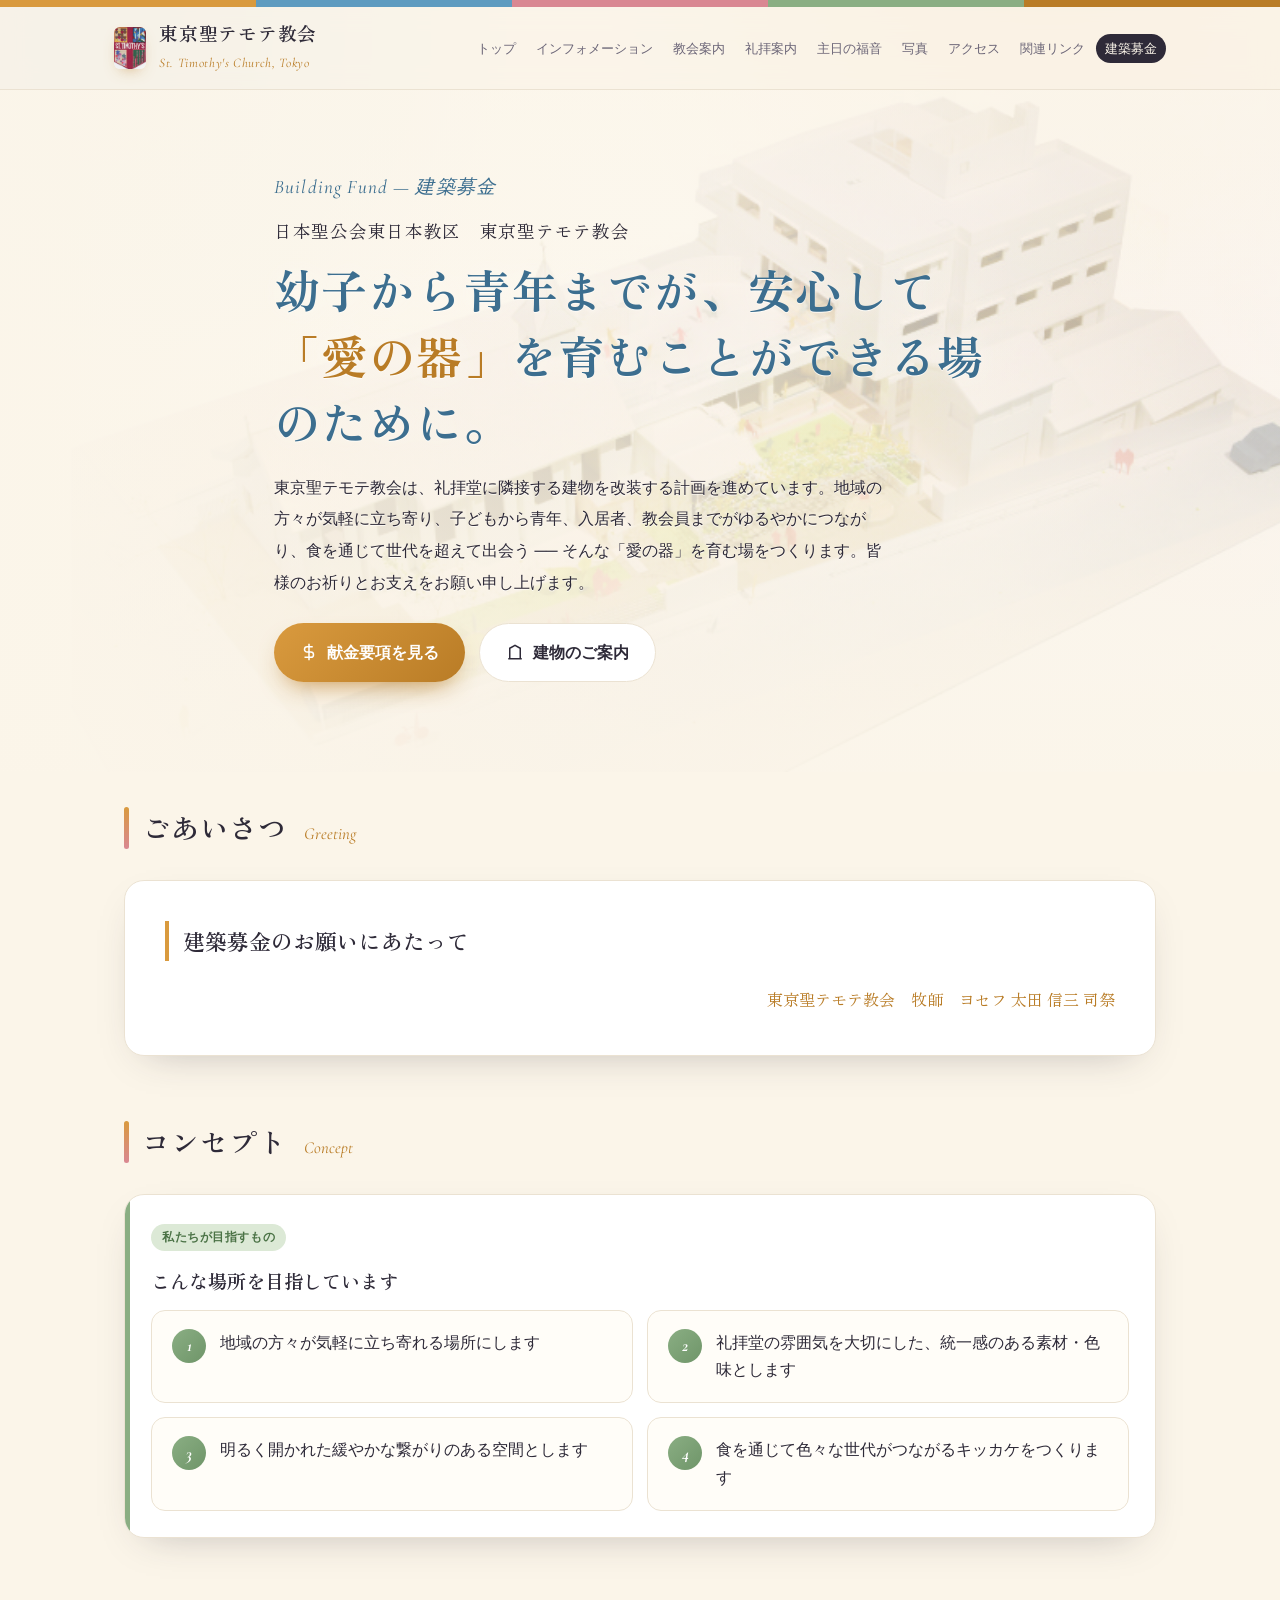
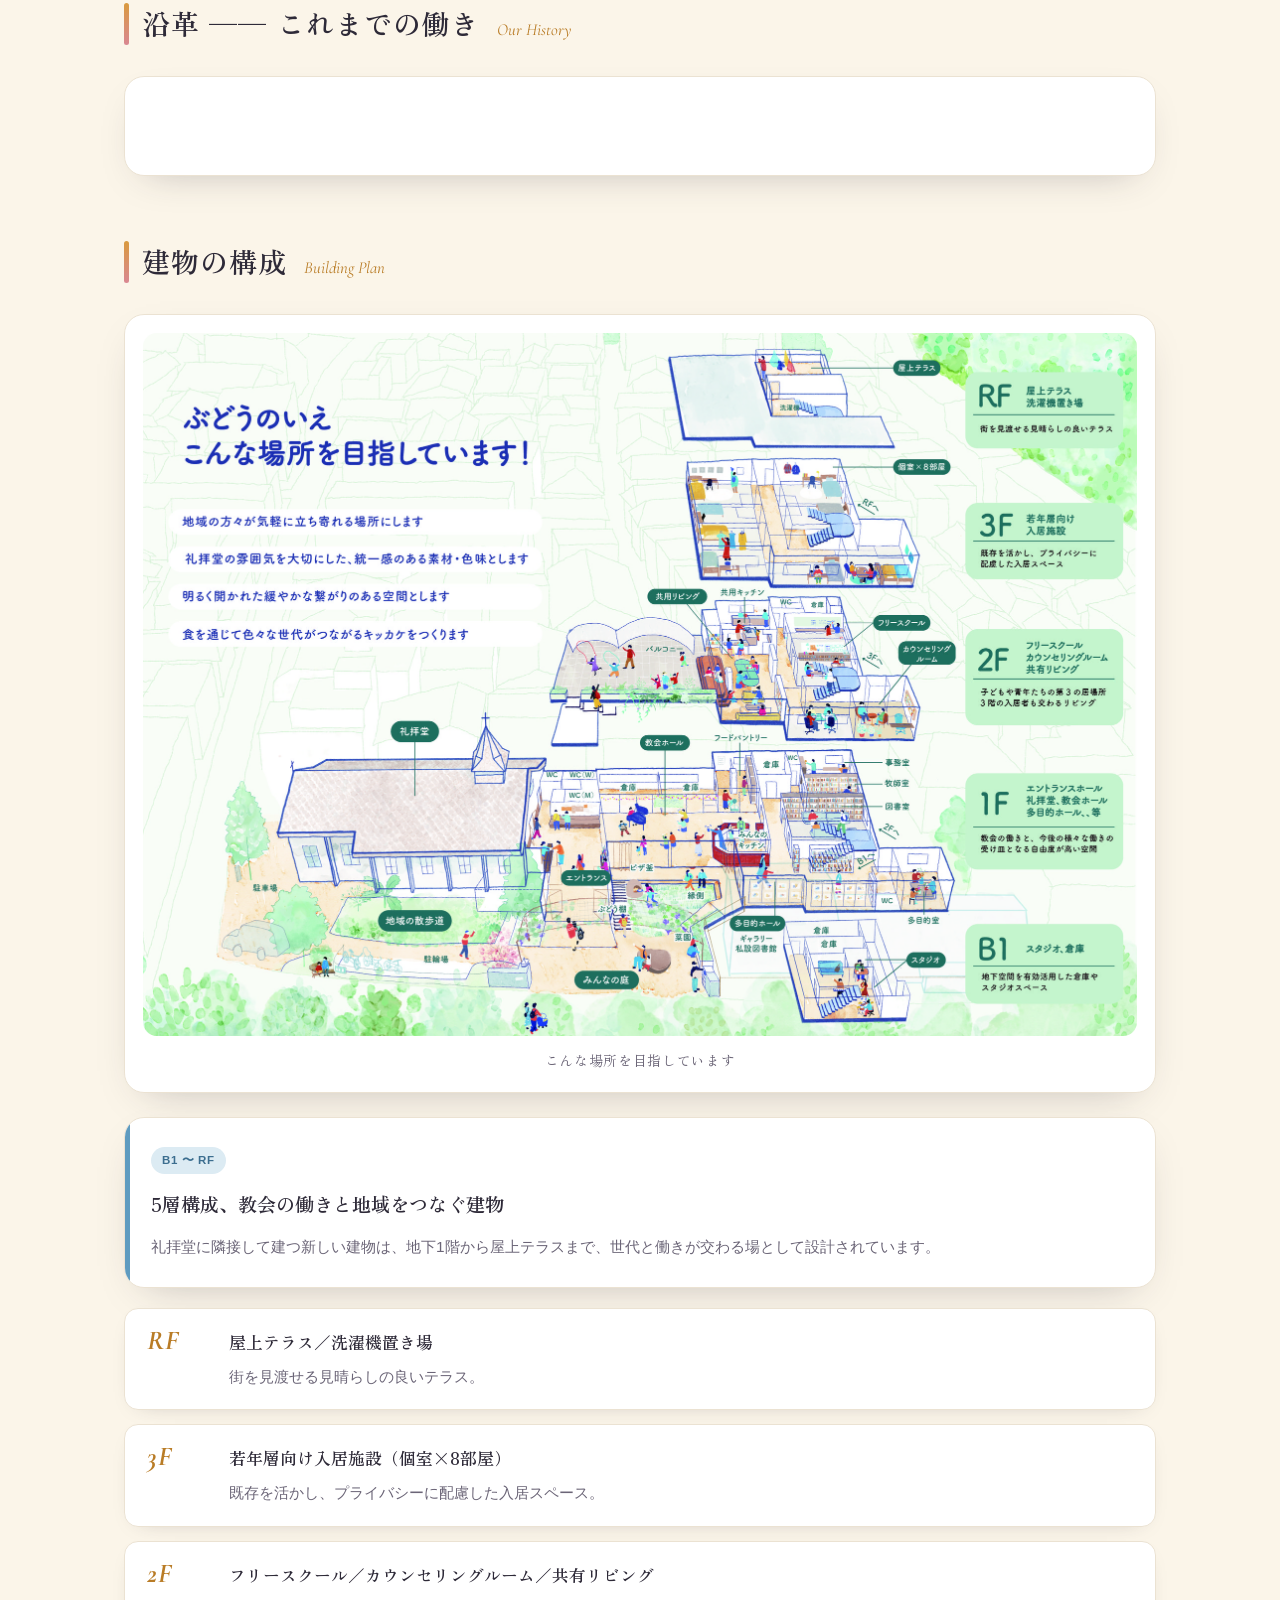
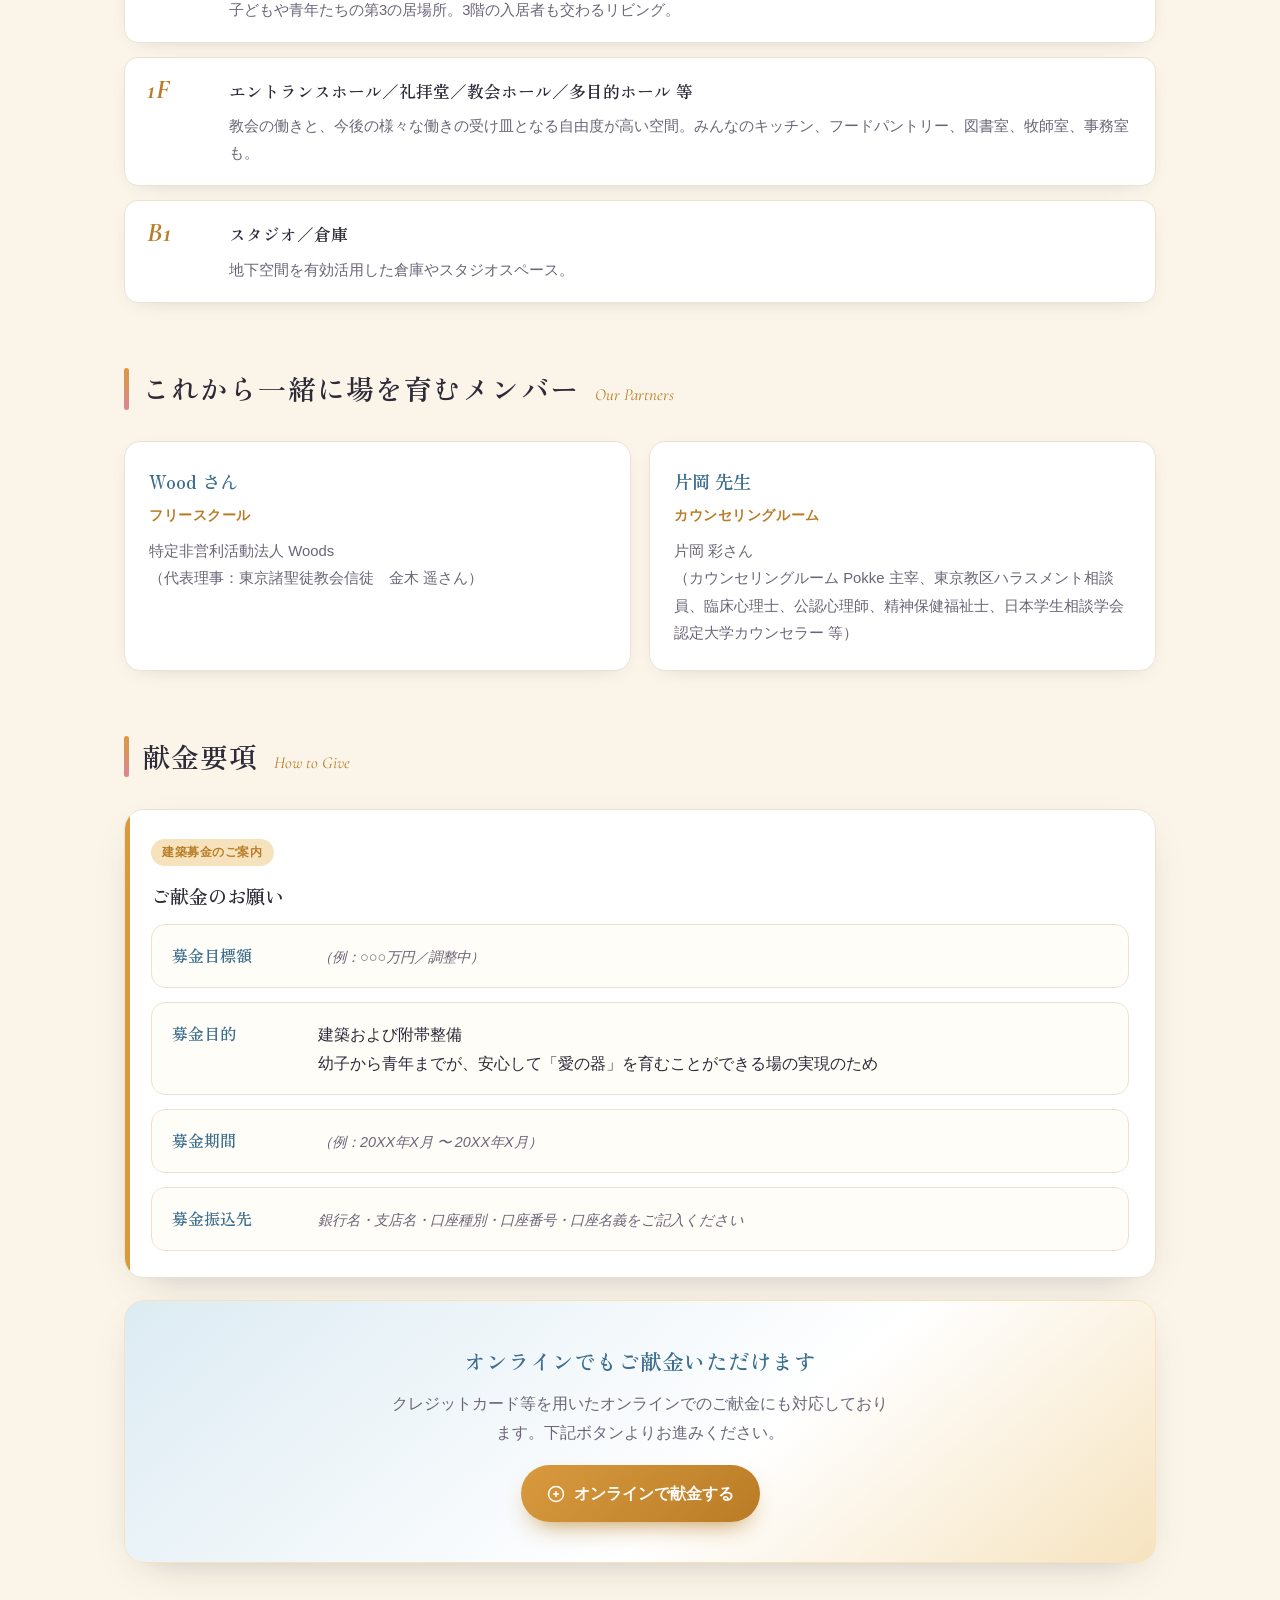
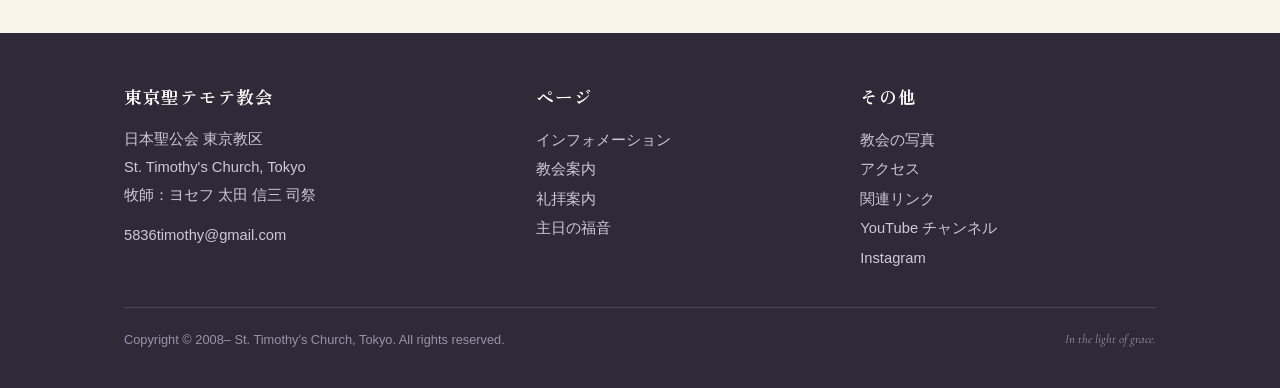
==== commit fe4119fe: "Updated tokyo to higashinihon" ====
--- a/donation.html
+++ b/donation.html
@@ -176,7 +176,7 @@
 <div class="donation-hero">
   <div class="wrap">
     <p class="eyebrow rise d1">Building Fund &mdash; 建築募金</p>
-    <p class="sub rise d2">日本聖公会東京教区　東京聖テモテ教会</p>
+    <p class="sub rise d2">日本聖公会東日本教区　東京聖テモテ教会</p>
     <h1 class="rise d2">幼子から青年までが、安心して<br><span class="hl">「愛の器」</span>を育むことができる場のために。</h1>
     <p class="lead rise d3">東京聖テモテ教会は、礼拝堂に隣接する建物を改装する計画を進めています。地域の方々が気軽に立ち寄り、子どもから青年、入居者、教会員までがゆるやかにつながり、食を通じて世代を超えて出会う ── そんな「愛の器」を育む場をつくります。皆様のお祈りとお支えをお願い申し上げます。</p>
 
--- a/style.css
+++ b/style.css
@@ -58,7 +58,7 @@
   backdrop-filter:blur(14px);
   border-bottom:1px solid var(--line);
 }
-.barflex{display:flex;align-items:center;justify-content:space-between;gap:16px;padding:14px 12px}
+.barflex{display:flex;align-items:center;justify-content:space-between;gap:16px;padding:14px 14px}
 .brand{display:flex;align-items:center;gap:13px;text-decoration:none}
 .crest{
   width:32px;height:42px;border-radius:6px;flex:none;overflow:hidden;
